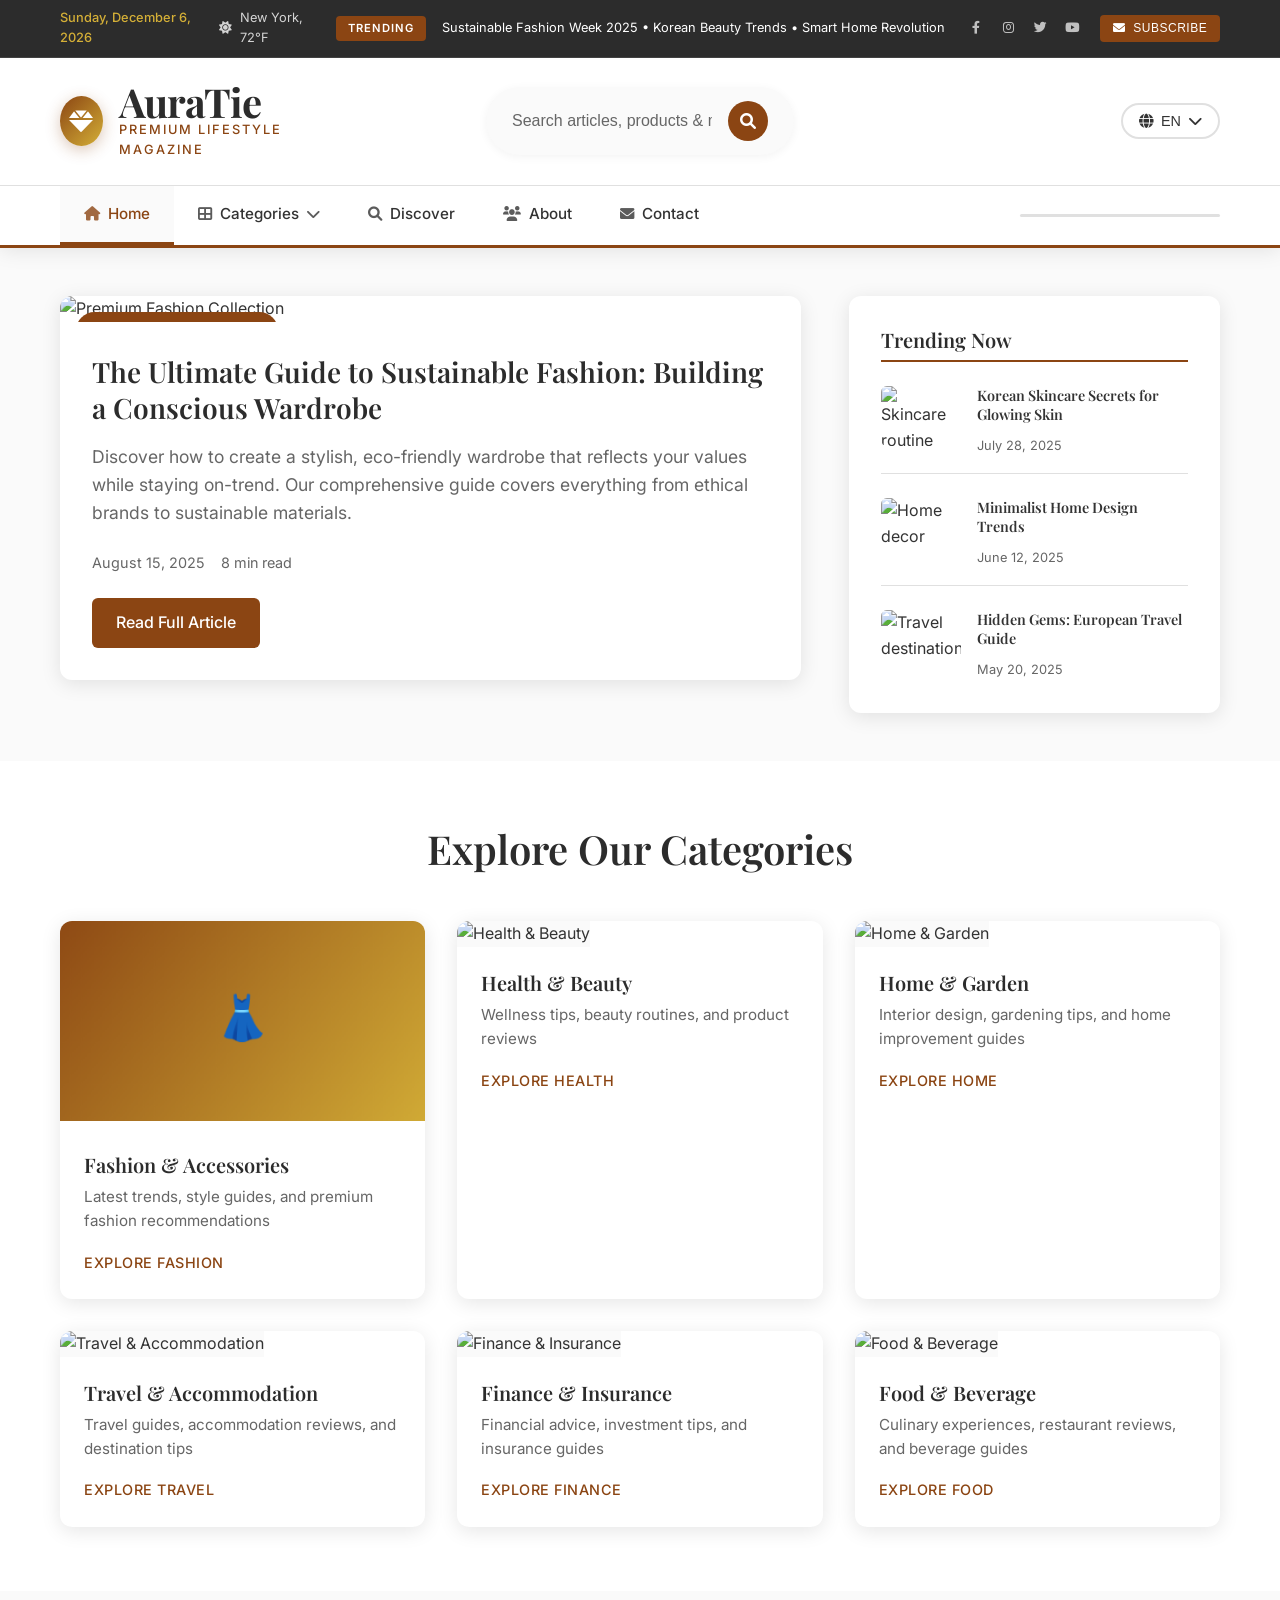
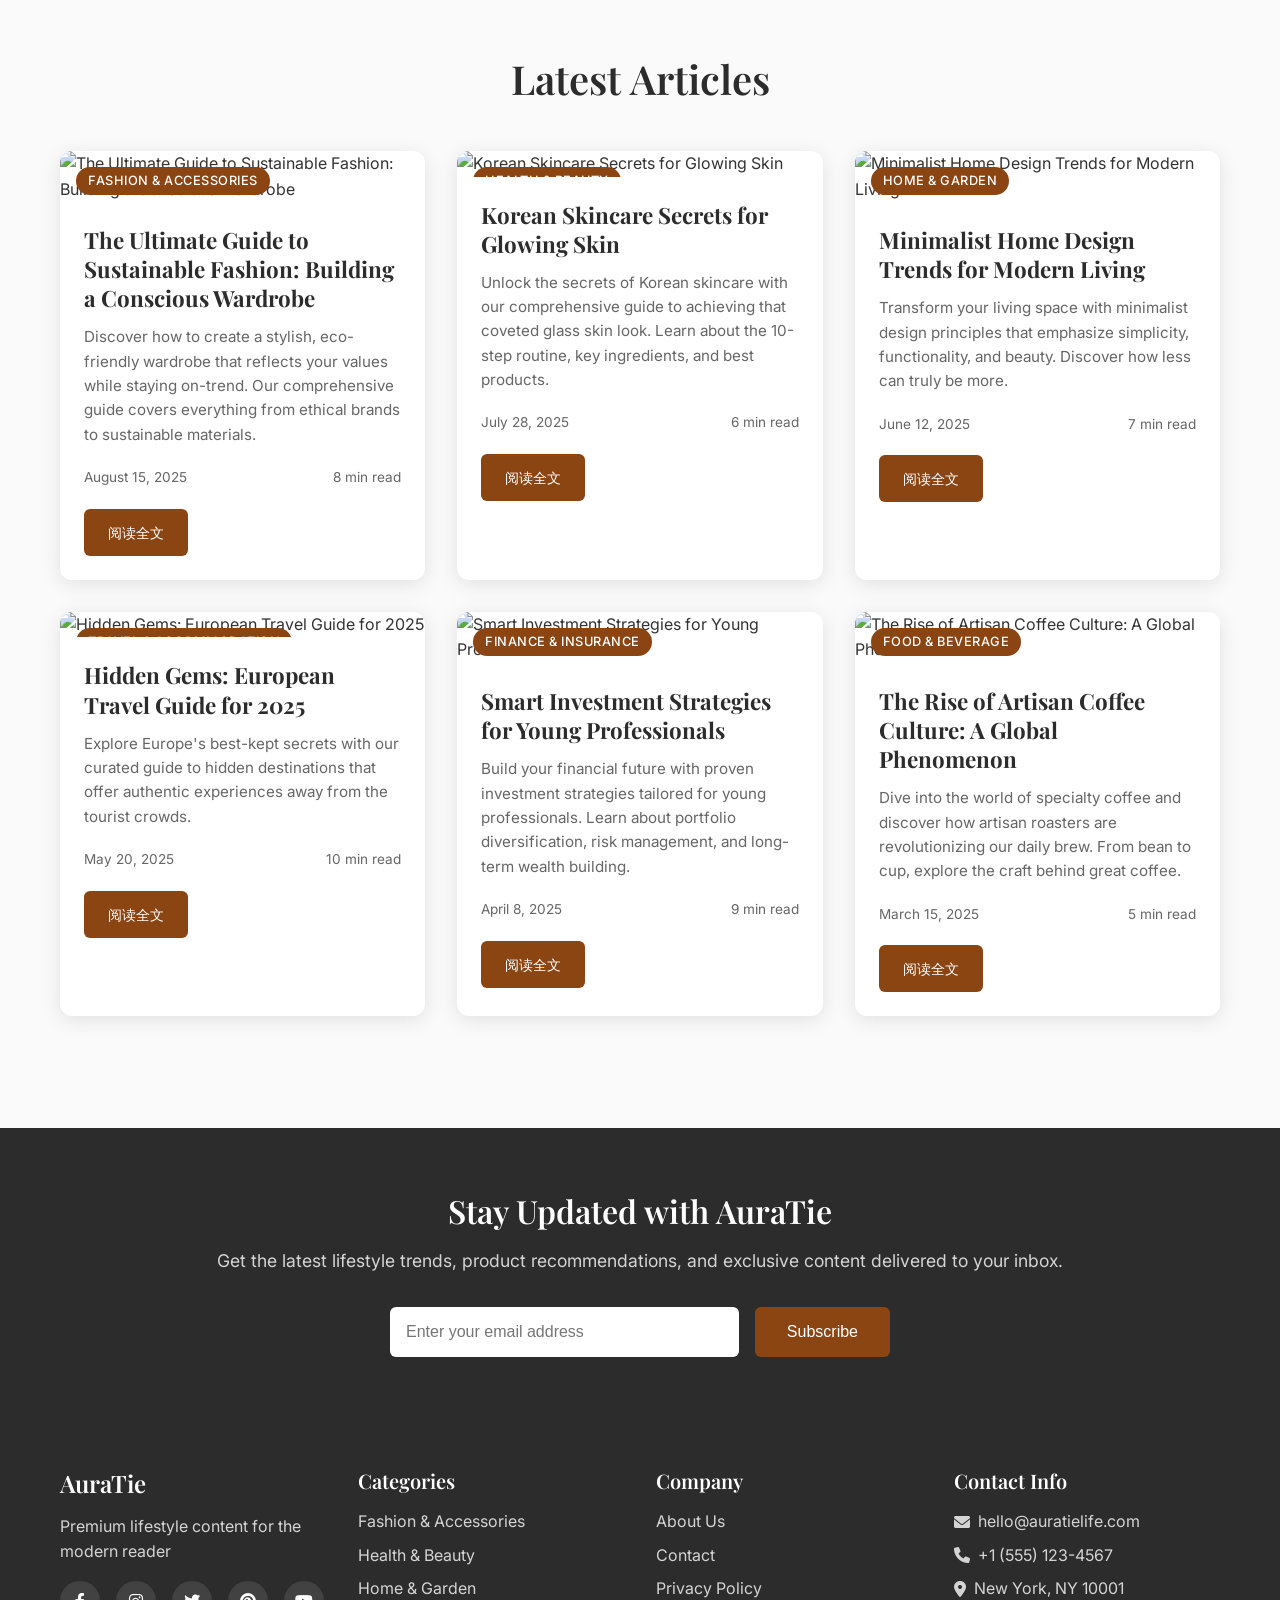
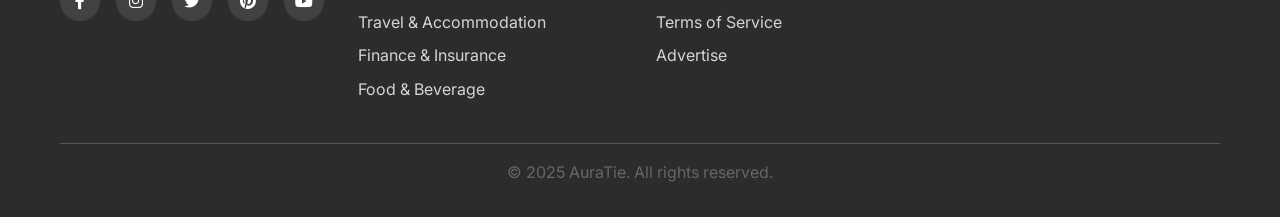
==== index.html @ 3ab492ae "Initial commit: AuraTie lifestyle magazine website with optimized images and content" ====
<!DOCTYPE html>
<html lang="en">
<head>
    <meta charset="UTF-8">
    <meta name="viewport" content="width=device-width, initial-scale=1.0">
    <title>AuraTie - Premium Lifestyle Magazine</title>
    <link rel="stylesheet" href="styles/main.css">
    <link rel="preconnect" href="https://fonts.googleapis.com">
    <link rel="preconnect" href="https://fonts.gstatic.com" crossorigin>
    <link href="https://fonts.googleapis.com/css2?family=Playfair+Display:wght@400;500;600;700&family=Inter:wght@300;400;500;600&display=swap" rel="stylesheet">
    <link rel="stylesheet" href="https://cdnjs.cloudflare.com/ajax/libs/font-awesome/6.0.0/css/all.min.css">
</head>
<body>
    <!-- Header -->
    <header class="header">
        <!-- Top Bar -->
        <div class="header-top">
            <div class="container">
                <div class="top-bar">
                    <div class="top-bar-left">
                        <div class="date-display" id="currentDate"></div>
                        <div class="weather-info">
                            <i class="fas fa-sun"></i>
                            <span>New York, 72°F</span>
                        </div>
                    </div>
                    <div class="top-bar-center">
                        <div class="breaking-news">
                            <span class="breaking-label">TRENDING</span>
                            <div class="news-ticker">
                                <span>Sustainable Fashion Week 2025 • Korean Beauty Trends • Smart Home Revolution</span>
                            </div>
                        </div>
                    </div>
                    <div class="top-bar-right">
                        <div class="social-icons">
                            <a href="https://facebook.com/auratielife" target="_blank" rel="noopener noreferrer" aria-label="Facebook"><i class="fab fa-facebook-f"></i></a>
                            <a href="https://instagram.com/auratielife" target="_blank" rel="noopener noreferrer" aria-label="Instagram"><i class="fab fa-instagram"></i></a>
                            <a href="https://twitter.com/auratielife" target="_blank" rel="noopener noreferrer" aria-label="Twitter"><i class="fab fa-twitter"></i></a>
                            <a href="https://youtube.com/@auratielife" target="_blank" rel="noopener noreferrer" aria-label="YouTube"><i class="fab fa-youtube"></i></a>
                        </div>
                        <div class="header-actions">
                            <button class="newsletter-btn" onclick="openNewsletterModal()">
                                <i class="fas fa-envelope"></i>
                                Subscribe
                            </button>
                        </div>
                    </div>
                </div>
            </div>
        </div>

        <!-- Main Header -->
        <div class="header-main">
            <div class="container">
                <div class="header-content">
                    <!-- Logo Section -->
                    <div class="logo-section">
                        <div class="logo">
                            <div class="logo-icon">
                                <i class="fas fa-gem"></i>
                            </div>
                            <div class="logo-text">
                                <h1>AuraTie</h1>
                                <span class="logo-tagline">Premium Lifestyle Magazine</span>
                            </div>
                        </div>
                    </div>

                    <!-- Search Section -->
                    <div class="header-search">
                        <div class="search-wrapper">
                            <input type="text" id="searchInput" placeholder="Search articles, products & more..." class="search-input">
                            <button class="search-btn" onclick="performSearch()">
                                <i class="fas fa-search"></i>
                            </button>
                        </div>
                        <div class="search-suggestions" id="searchSuggestions">
                            <!-- Search suggestions will appear here -->
                        </div>
                    </div>

                    <!-- Header Right -->
                    <div class="header-right">
                        <div class="language-selector">
                            <button class="lang-btn">
                                <i class="fas fa-globe"></i>
                                EN
                                <i class="fas fa-chevron-down"></i>
                            </button>
                        </div>
                        <button class="mobile-menu-btn" id="mobileMenuBtn">
                            <span class="hamburger-line"></span>
                            <span class="hamburger-line"></span>
                            <span class="hamburger-line"></span>
                        </button>
                    </div>
                </div>
            </div>
        </div>

        <!-- Navigation -->
        <nav class="header-nav">
            <div class="container">
                <div class="nav-content">
                    <div class="nav-menu" id="navMenu">
                        <a href="index.html" class="nav-link active">
                            <i class="fas fa-home"></i>
                            Home
                        </a>
                        
                        <div class="nav-dropdown">
                            <a href="#" class="nav-link dropdown-toggle">
                                <i class="fas fa-th-large"></i>
                                Categories
                                <i class="fas fa-chevron-down"></i>
                            </a>
                            <div class="mega-menu">
                                <div class="mega-menu-content">
                                    <div class="mega-menu-column">
                                        <h4>Lifestyle</h4>
                                        <a href="category.html?cat=fashion" class="mega-menu-item">
                                            <i class="fas fa-tshirt"></i>
                                            <div>
                                                <span>Fashion & Accessories</span>
                                                <small>Style guides & trends</small>
                                            </div>
                                        </a>
                                        <a href="category.html?cat=health" class="mega-menu-item">
                                            <i class="fas fa-heart"></i>
                                            <div>
                                                <span>Health & Beauty</span>
                                                <small>Wellness & skincare</small>
                                            </div>
                                        </a>
                                        <a href="category.html?cat=home" class="mega-menu-item">
                                            <i class="fas fa-home"></i>
                                            <div>
                                                <span>Home & Garden</span>
                                                <small>Interior & design</small>
                                            </div>
                                        </a>
                                    </div>
                                    <div class="mega-menu-column">
                                        <h4>Experience</h4>
                                        <a href="category.html?cat=travel" class="mega-menu-item">
                                            <i class="fas fa-plane"></i>
                                            <div>
                                                <span>Travel & Accommodation</span>
                                                <small>Destinations & guides</small>
                                            </div>
                                        </a>
                                        <a href="category.html?cat=food" class="mega-menu-item">
                                            <i class="fas fa-utensils"></i>
                                            <div>
                                                <span>Food & Beverage</span>
                                                <small>Culinary experiences</small>
                                            </div>
                                        </a>
                                        <a href="category.html?cat=finance" class="mega-menu-item">
                                            <i class="fas fa-chart-line"></i>
                                            <div>
                                                <span>Finance & Insurance</span>
                                                <small>Financial planning</small>
                                            </div>
                                        </a>
                                    </div>
                                    <div class="mega-menu-featured">
                                        <h4>Featured Article</h4>
                                        <div class="featured-preview">
                                            <img src="https://images.unsplash.com/photo-1441986300917-64674bd600d8?w=200&h=120&fit=crop" alt="Featured">
                                            <div class="featured-content">
                                                <h5>Sustainable Fashion Revolution</h5>
                                                <p>The ultimate guide to eco-conscious style...</p>
                                                <a href="article.html?id=sustainable-fashion" class="featured-link">Read More</a>
                                            </div>
                                        </div>
                                    </div>
                                </div>
                            </div>
                        </div>

                        <a href="search.html" class="nav-link">
                            <i class="fas fa-search"></i>
                            Discover
                        </a>
                        <a href="about.html" class="nav-link">
                            <i class="fas fa-users"></i>
                            About
                        </a>
                        <a href="contact.html" class="nav-link">
                            <i class="fas fa-envelope"></i>
                            Contact
                        </a>
                    </div>

                    <div class="nav-extras">
                        <div class="reading-progress">
                            <div class="progress-bar" id="readingProgress"></div>
                        </div>
                    </div>
                </div>
            </div>
        </nav>
    </header>

    <!-- Hero Section -->
    <section class="hero">
        <div class="hero-content">
            <div class="hero-main">
                <article class="featured-article">
                    <div class="article-image">
                        <img src="https://images.unsplash.com/photo-1558769132-cb1aea458c5e?w=800&h=600&fit=crop&crop=center" alt="Premium Fashion Collection" loading="lazy">
                        <div class="article-category">Fashion & Accessories</div>
                    </div>
                    <div class="article-content">
                        <h2 class="article-title">The Ultimate Guide to Sustainable Fashion: Building a Conscious Wardrobe</h2>
                        <p class="article-excerpt">Discover how to create a stylish, eco-friendly wardrobe that reflects your values while staying on-trend. Our comprehensive guide covers everything from ethical brands to sustainable materials.</p>
                        <div class="article-meta">
                            <span class="date">August 15, 2025</span>
                            <span class="read-time">8 min read</span>
                        </div>
                        <a href="article.html?id=sustainable-fashion" class="read-more-btn">Read Full Article</a>
                    </div>
                </article>
            </div>

            <div class="hero-sidebar">
                <div class="trending-section">
                    <h3>Trending Now</h3>
                    <div class="trending-articles">
                        <article class="trending-item" onclick="window.location.href='article.html?id=korean-skincare-secrets'">
                            <img src="https://images.unsplash.com/photo-1571019613454-1cb2f99b2d8b?w=150&h=100&fit=crop" alt="Skincare routine" loading="lazy">
                            <div class="trending-content">
                                <h4>Korean Skincare Secrets for Glowing Skin</h4>
                                <span class="trending-date">July 28, 2025</span>
                            </div>
                        </article>
                        <article class="trending-item" onclick="window.location.href='article.html?id=minimalist-home-design'">
                            <img src="https://images.unsplash.com/photo-1616486338812-3dadae4b4ace?w=150&h=100&fit=crop" alt="Home decor" loading="lazy">
                            <div class="trending-content">
                                <h4>Minimalist Home Design Trends</h4>
                                <span class="trending-date">June 12, 2025</span>
                            </div>
                        </article>
                        <article class="trending-item" onclick="window.location.href='article.html?id=european-travel-guide'">
                            <img src="https://images.unsplash.com/photo-1488646953014-85cb44e25828?w=150&h=100&fit=crop" alt="Travel destination" loading="lazy">
                            <div class="trending-content">
                                <h4>Hidden Gems: European Travel Guide</h4>
                                <span class="trending-date">May 20, 2025</span>
                            </div>
                        </article>
                    </div>
                </div>
            </div>
        </div>
    </section>

    <!-- Categories Section -->
    <section class="categories-showcase">
        <div class="container">
            <h2 class="section-title">Explore Our Categories</h2>
            <div class="categories-grid">
                <div class="category-card" data-category="fashion">
                    <div class="category-image">
                        <img src="https://images.unsplash.com/photo-1558769132-cb1aea458c5e?w=400&h=300&fit=crop" alt="Fashion & Accessories" loading="lazy">
                    </div>
                    <div class="category-content">
                        <h3>Fashion & Accessories</h3>
                        <p>Latest trends, style guides, and premium fashion recommendations</p>
                        <a href="category.html?cat=fashion" class="category-link">Explore Fashion</a>
                    </div>
                </div>

                <div class="category-card" data-category="health">
                    <div class="category-image">
                        <img src="https://images.unsplash.com/photo-1596755389378-c31d21fd1273?w=400&h=300&fit=crop" alt="Health & Beauty" loading="lazy">
                    </div>
                    <div class="category-content">
                        <h3>Health & Beauty</h3>
                        <p>Wellness tips, beauty routines, and product reviews</p>
                        <a href="category.html?cat=health" class="category-link">Explore Health</a>
                    </div>
                </div>

                <div class="category-card" data-category="home">
                    <div class="category-image">
                        <img src="https://images.unsplash.com/photo-1616486338812-3dadae4b4ace?w=400&h=300&fit=crop" alt="Home & Garden" loading="lazy">
                    </div>
                    <div class="category-content">
                        <h3>Home & Garden</h3>
                        <p>Interior design, gardening tips, and home improvement guides</p>
                        <a href="category.html?cat=home" class="category-link">Explore Home</a>
                    </div>
                </div>

                <div class="category-card" data-category="travel">
                    <div class="category-image">
                        <img src="https://images.unsplash.com/photo-1488646953014-85cb44e25828?w=400&h=300&fit=crop" alt="Travel & Accommodation" loading="lazy">
                    </div>
                    <div class="category-content">
                        <h3>Travel & Accommodation</h3>
                        <p>Travel guides, accommodation reviews, and destination tips</p>
                        <a href="category.html?cat=travel" class="category-link">Explore Travel</a>
                    </div>
                </div>

                <div class="category-card" data-category="finance">
                    <div class="category-image">
                        <img src="https://images.unsplash.com/photo-1554224155-6726b3ff858f?w=400&h=300&fit=crop" alt="Finance & Insurance" loading="lazy">
                    </div>
                    <div class="category-content">
                        <h3>Finance & Insurance</h3>
                        <p>Financial advice, investment tips, and insurance guides</p>
                        <a href="category.html?cat=finance" class="category-link">Explore Finance</a>
                    </div>
                </div>

                <div class="category-card" data-category="food">
                    <div class="category-image">
                        <img src="https://images.unsplash.com/photo-1504674900247-0877df9cc836?w=400&h=300&fit=crop" alt="Food & Beverage" loading="lazy">
                    </div>
                    <div class="category-content">
                        <h3>Food & Beverage</h3>
                        <p>Culinary experiences, restaurant reviews, and beverage guides</p>
                        <a href="category.html?cat=food" class="category-link">Explore Food</a>
                    </div>
                </div>
            </div>
        </div>
    </section>

    <!-- Latest Articles -->
    <section class="latest-articles">
        <div class="container">
            <h2 class="section-title">Latest Articles</h2>
            <div class="articles-grid" id="articlesGrid">
                <!-- Articles will be loaded dynamically -->
            </div>
        </div>
    </section>

    <!-- Newsletter Section -->
    <section class="newsletter">
        <div class="container">
            <div class="newsletter-content">
                <h2>Stay Updated with AuraTie</h2>
                <p>Get the latest lifestyle trends, product recommendations, and exclusive content delivered to your inbox.</p>
                <form class="newsletter-form">
                    <input type="email" placeholder="Enter your email address" required>
                    <button type="submit">Subscribe</button>
                </form>
            </div>
        </div>
    </section>

    <!-- Footer -->
    <footer class="footer">
        <div class="container">
            <div class="footer-content">
                <div class="footer-section">
                    <div class="footer-logo">
                        <h3>AuraTie</h3>
                        <p>Premium lifestyle content for the modern reader</p>
                    </div>
                    <div class="social-links">
                        <a href="https://facebook.com/auratielife" target="_blank" rel="noopener noreferrer" aria-label="Facebook"><i class="fab fa-facebook-f"></i></a>
                        <a href="https://instagram.com/auratielife" target="_blank" rel="noopener noreferrer" aria-label="Instagram"><i class="fab fa-instagram"></i></a>
                        <a href="https://twitter.com/auratielife" target="_blank" rel="noopener noreferrer" aria-label="Twitter"><i class="fab fa-twitter"></i></a>
                        <a href="https://pinterest.com/auratielife" target="_blank" rel="noopener noreferrer" aria-label="Pinterest"><i class="fab fa-pinterest"></i></a>
                        <a href="https://youtube.com/@auratielife" target="_blank" rel="noopener noreferrer" aria-label="YouTube"><i class="fab fa-youtube"></i></a>
                    </div>
                </div>

                <div class="footer-section">
                    <h4>Categories</h4>
                    <ul>
                        <li><a href="category.html?cat=fashion">Fashion & Accessories</a></li>
                        <li><a href="category.html?cat=health">Health & Beauty</a></li>
                        <li><a href="category.html?cat=home">Home & Garden</a></li>
                        <li><a href="category.html?cat=travel">Travel & Accommodation</a></li>
                        <li><a href="category.html?cat=finance">Finance & Insurance</a></li>
                        <li><a href="category.html?cat=food">Food & Beverage</a></li>
                    </ul>
                </div>

                <div class="footer-section">
                    <h4>Company</h4>
                    <ul>
                        <li><a href="about.html">About Us</a></li>
                        <li><a href="contact.html">Contact</a></li>
                        <li><a href="privacy.html">Privacy Policy</a></li>
                        <li><a href="terms.html">Terms of Service</a></li>
                        <li><a href="advertise.html">Advertise</a></li>
                    </ul>
                </div>

                <div class="footer-section">
                    <h4>Contact Info</h4>
                    <div class="contact-info">
                        <p><i class="fas fa-envelope"></i> hello@auratielife.com</p>
                        <p><i class="fas fa-phone"></i> +1 (555) 123-4567</p>
                        <p><i class="fas fa-map-marker-alt"></i> New York, NY 10001</p>
                    </div>
                </div>
            </div>

            <div class="footer-bottom">
                <p>&copy; 2025 AuraTie. All rights reserved.</p>
            </div>
        </div>
    </footer>

    <script src="scripts/main.js"></script>
    <script>
        // 额外的调试和确保文章加载
        document.addEventListener('DOMContentLoaded', function() {
            console.log('Index page DOMContentLoaded fired');
            
            // 延迟执行以确保main.js完全加载
            setTimeout(function() {
                console.log('Delayed execution started');
                console.log('Articles available:', typeof articles !== 'undefined' ? articles.length : 'undefined');
                console.log('articlesGrid element:', document.getElementById('articlesGrid'));
                
                // 如果文章没有加载，手动加载
                const articlesGrid = document.getElementById('articlesGrid');
                if (articlesGrid && articlesGrid.children.length === 0) {
                    console.log('No articles found in grid, attempting manual load...');
                    if (typeof loadArticles === 'function') {
                        loadArticles();
                    } else {
                        console.error('loadArticles function not available');
                    }
                }
            }, 1000);
        });
    </script>
</body>
</html>
---- styles/main.css ----
/* Reset and Base Styles */
* {
    margin: 0;
    padding: 0;
    box-sizing: border-box;
}

:root {
    --primary-color: #2c2c2c;
    --secondary-color: #8b4513;
    --accent-color: #d4af37;
    --text-light: #666;
    --text-dark: #333;
    --background-light: #fafafa;
    --white: #ffffff;
    --border-light: #e0e0e0;
    --shadow: 0 4px 20px rgba(0, 0, 0, 0.1);
    --shadow-hover: 0 8px 30px rgba(0, 0, 0, 0.15);
    --transition: all 0.3s cubic-bezier(0.4, 0, 0.2, 1);
}

body {
    font-family: 'Inter', sans-serif;
    line-height: 1.6;
    color: var(--text-dark);
    background-color: var(--white);
}

.container {
    max-width: 1200px;
    margin: 0 auto;
    padding: 0 20px;
}

/* Typography */
h1, h2, h3, h4, h5, h6 {
    font-family: 'Playfair Display', serif;
    font-weight: 600;
    line-height: 1.2;
    margin-bottom: 1rem;
}

h1 { font-size: 2.5rem; }
h2 { font-size: 2rem; }
h3 { font-size: 1.5rem; }
h4 { font-size: 1.25rem; }

p {
    margin-bottom: 1rem;
    color: var(--text-light);
}

/* Header */
.header {
    position: sticky;
    top: 0;
    z-index: 1000;
    background: var(--white);
    box-shadow: 0 2px 20px rgba(0, 0, 0, 0.1);
    transition: var(--transition);
}

/* Top Bar */
.header-top {
    background: var(--primary-color);
    color: var(--white);
    font-size: 0.8rem;
    border-bottom: 1px solid rgba(255, 255, 255, 0.1);
}

.top-bar {
    display: grid;
    grid-template-columns: 1fr 2fr 1fr;
    align-items: center;
    padding: 0.5rem 0;
    gap: 1rem;
}

.top-bar-left {
    display: flex;
    align-items: center;
    gap: 1rem;
}

.date-display {
    font-weight: 500;
    color: var(--accent-color);
}

.weather-info {
    display: flex;
    align-items: center;
    gap: 0.5rem;
    opacity: 0.8;
}

.top-bar-center {
    text-align: center;
}

.breaking-news {
    display: flex;
    align-items: center;
    justify-content: center;
    gap: 1rem;
    overflow: hidden;
}

.breaking-label {
    background: var(--secondary-color);
    color: var(--white);
    padding: 0.25rem 0.75rem;
    border-radius: 4px;
    font-weight: 600;
    text-transform: uppercase;
    letter-spacing: 1px;
    font-size: 0.7rem;
    flex-shrink: 0;
}

.news-ticker {
    white-space: nowrap;
    overflow: hidden;
}

.news-ticker span {
    display: inline-block;
    animation: ticker 30s linear infinite;
}

@keyframes ticker {
    0% { transform: translateX(100%); }
    100% { transform: translateX(-100%); }
}

.top-bar-right {
    display: flex;
    align-items: center;
    justify-content: flex-end;
    gap: 1rem;
}

.social-icons {
    display: flex;
    gap: 0.5rem;
}

.social-icons a {
    display: flex;
    align-items: center;
    justify-content: center;
    width: 24px;
    height: 24px;
    color: rgba(255, 255, 255, 0.7);
    text-decoration: none;
    transition: var(--transition);
    border-radius: 50%;
}

.social-icons a:hover {
    color: var(--accent-color);
    background: rgba(255, 255, 255, 0.1);
}

.newsletter-btn {
    background: var(--secondary-color);
    color: var(--white);
    border: none;
    padding: 0.4rem 0.8rem;
    border-radius: 4px;
    font-size: 0.75rem;
    font-weight: 500;
    cursor: pointer;
    transition: var(--transition);
    display: flex;
    align-items: center;
    gap: 0.5rem;
    text-transform: uppercase;
    letter-spacing: 0.5px;
}

.newsletter-btn:hover {
    background: var(--accent-color);
    transform: translateY(-1px);
}

/* Main Header */
.header-main {
    background: var(--white);
    border-bottom: 1px solid var(--border-light);
}

.header-content {
    display: grid;
    grid-template-columns: 1fr 2fr 1fr;
    align-items: center;
    padding: 1.5rem 0;
    gap: 2rem;
}

/* Logo Section */
.logo-section {
    display: flex;
    justify-content: flex-start;
}

.logo {
    display: flex;
    align-items: center;
    gap: 1rem;
    text-decoration: none;
    color: inherit;
}

.logo-icon {
    width: 50px;
    height: 50px;
    background: linear-gradient(135deg, var(--secondary-color), var(--accent-color));
    border-radius: 50%;
    display: flex;
    align-items: center;
    justify-content: center;
    color: var(--white);
    font-size: 1.5rem;
    box-shadow: 0 4px 15px rgba(139, 69, 19, 0.3);
}

.logo-text h1 {
    font-size: 2.5rem;
    font-weight: 700;
    color: var(--primary-color);
    margin: 0;
    letter-spacing: -1px;
    line-height: 1;
}

.logo-tagline {
    font-size: 0.8rem;
    color: var(--secondary-color);
    text-transform: uppercase;
    letter-spacing: 2px;
    font-weight: 500;
    margin-top: -2px;
    display: block;
}

/* Header Search */
.header-search {
    position: relative;
    max-width: 500px;
    margin: 0 auto;
}

.search-wrapper {
    display: flex;
    align-items: center;
    background: var(--background-light);
    border: 2px solid transparent;
    border-radius: 50px;
    padding: 0.75rem 1.5rem;
    transition: var(--transition);
    box-shadow: 0 2px 10px rgba(0, 0, 0, 0.05);
}

.search-wrapper:focus-within {
    border-color: var(--secondary-color);
    box-shadow: 0 4px 20px rgba(139, 69, 19, 0.15);
    background: var(--white);
}

.search-input {
    flex: 1;
    border: none;
    background: transparent;
    outline: none;
    font-size: 1rem;
    color: var(--text-dark);
    padding: 0 1rem 0 0;
}

.search-input::placeholder {
    color: var(--text-light);
}

.search-btn {
    background: var(--secondary-color);
    color: var(--white);
    border: none;
    width: 40px;
    height: 40px;
    border-radius: 50%;
    cursor: pointer;
    transition: var(--transition);
    display: flex;
    align-items: center;
    justify-content: center;
    font-size: 1rem;
}

.search-btn:hover {
    background: var(--primary-color);
    transform: scale(1.05);
}

.search-suggestions {
    position: absolute;
    top: 100%;
    left: 0;
    right: 0;
    background: var(--white);
    border-radius: 12px;
    box-shadow: var(--shadow);
    margin-top: 0.5rem;
    padding: 1rem;
    opacity: 0;
    visibility: hidden;
    transform: translateY(-10px);
    transition: var(--transition);
    z-index: 100;
}

.search-suggestions.active {
    opacity: 1;
    visibility: visible;
    transform: translateY(0);
}

/* Header Right */
.header-right {
    display: flex;
    align-items: center;
    justify-content: flex-end;
    gap: 1rem;
}

.language-selector {
    position: relative;
}

.lang-btn {
    background: transparent;
    border: 2px solid var(--border-light);
    color: var(--text-dark);
    padding: 0.5rem 1rem;
    border-radius: 25px;
    font-size: 0.9rem;
    font-weight: 500;
    cursor: pointer;
    transition: var(--transition);
    display: flex;
    align-items: center;
    gap: 0.5rem;
}

.lang-btn:hover {
    border-color: var(--secondary-color);
    color: var(--secondary-color);
}

.mobile-menu-btn {
    display: none;
    flex-direction: column;
    justify-content: center;
    align-items: center;
    width: 40px;
    height: 40px;
    background: transparent;
    border: none;
    cursor: pointer;
    gap: 4px;
}

.hamburger-line {
    width: 25px;
    height: 3px;
    background: var(--text-dark);
    border-radius: 2px;
    transition: var(--transition);
}

.mobile-menu-btn.active .hamburger-line:nth-child(1) {
    transform: translateY(7px) rotate(45deg);
}

.mobile-menu-btn.active .hamburger-line:nth-child(2) {
    opacity: 0;
}

.mobile-menu-btn.active .hamburger-line:nth-child(3) {
    transform: translateY(-7px) rotate(-45deg);
}

/* Navigation */
.header-nav {
    background: var(--white);
    border-bottom: 3px solid var(--secondary-color);
}

.nav-content {
    display: flex;
    align-items: center;
    justify-content: space-between;
    padding: 0;
}

.nav-menu {
    display: flex;
    align-items: center;
    gap: 0;
}

.nav-link {
    display: flex;
    align-items: center;
    gap: 0.5rem;
    padding: 1rem 1.5rem;
    text-decoration: none;
    color: var(--text-dark);
    font-weight: 500;
    font-size: 0.95rem;
    transition: var(--transition);
    position: relative;
    border-bottom: 3px solid transparent;
}

.nav-link:hover,
.nav-link.active {
    color: var(--secondary-color);
    background: var(--background-light);
    border-bottom-color: var(--secondary-color);
}

.nav-link i {
    font-size: 0.9rem;
    opacity: 0.8;
}

/* Mega Menu */
.nav-dropdown {
    position: relative;
}

.mega-menu {
    position: absolute;
    top: 100%;
    left: 50%;
    transform: translateX(-50%);
    background: var(--white);
    box-shadow: 0 10px 40px rgba(0, 0, 0, 0.1);
    border-radius: 12px;
    padding: 2rem;
    min-width: 600px;
    opacity: 0;
    visibility: hidden;
    transform: translateX(-50%) translateY(-20px);
    transition: var(--transition);
    z-index: 1000;
    border-top: 3px solid var(--secondary-color);
}

.nav-dropdown:hover .mega-menu {
    opacity: 1;
    visibility: visible;
    transform: translateX(-50%) translateY(0);
}

.mega-menu-content {
    display: grid;
    grid-template-columns: 1fr 1fr 1fr;
    gap: 2rem;
}

.mega-menu-column h4 {
    font-size: 1.1rem;
    color: var(--primary-color);
    margin-bottom: 1rem;
    padding-bottom: 0.5rem;
    border-bottom: 2px solid var(--background-light);
    font-weight: 600;
}

.mega-menu-item {
    display: flex;
    align-items: center;
    gap: 1rem;
    padding: 0.75rem;
    text-decoration: none;
    color: var(--text-dark);
    border-radius: 8px;
    transition: var(--transition);
    margin-bottom: 0.5rem;
}

.mega-menu-item:hover {
    background: var(--background-light);
    color: var(--secondary-color);
}

.mega-menu-item i {
    width: 35px;
    height: 35px;
    background: var(--background-light);
    border-radius: 50%;
    display: flex;
    align-items: center;
    justify-content: center;
    color: var(--secondary-color);
    font-size: 1rem;
    flex-shrink: 0;
}

.mega-menu-item div span {
    display: block;
    font-weight: 500;
    font-size: 0.95rem;
    margin-bottom: 0.25rem;
}

.mega-menu-item div small {
    color: var(--text-light);
    font-size: 0.8rem;
}

.mega-menu-featured {
    background: var(--background-light);
    border-radius: 8px;
    padding: 1.5rem;
}

.mega-menu-featured h4 {
    border-bottom: none;
    margin-bottom: 1rem;
}

.featured-preview {
    display: flex;
    gap: 1rem;
}

.featured-preview img {
    width: 80px;
    height: 60px;
    object-fit: cover;
    border-radius: 6px;
    flex-shrink: 0;
}

.featured-content h5 {
    font-size: 0.9rem;
    font-weight: 600;
    margin-bottom: 0.5rem;
    color: var(--text-dark);
    line-height: 1.3;
}

.featured-content p {
    font-size: 0.8rem;
    color: var(--text-light);
    margin-bottom: 0.75rem;
    line-height: 1.4;
}

.featured-link {
    color: var(--secondary-color);
    text-decoration: none;
    font-size: 0.8rem;
    font-weight: 500;
    text-transform: uppercase;
    letter-spacing: 0.5px;
}

.featured-link:hover {
    color: var(--primary-color);
}

/* Reading Progress */
.nav-extras {
    flex: 1;
    display: flex;
    justify-content: flex-end;
}

.reading-progress {
    width: 200px;
    height: 3px;
    background: var(--border-light);
    border-radius: 2px;
    overflow: hidden;
}

.progress-bar {
    height: 100%;
    background: linear-gradient(90deg, var(--secondary-color), var(--accent-color));
    width: 0%;
    transition: width 0.3s ease;
    border-radius: 2px;
}

/* Hero Section */
.hero {
    padding: 3rem 0;
    background: var(--background-light);
}

.hero-content {
    max-width: 1200px;
    margin: 0 auto;
    padding: 0 20px;
    display: grid;
    grid-template-columns: 2fr 1fr;
    gap: 3rem;
}

.featured-article {
    background: var(--white);
    border-radius: 12px;
    overflow: hidden;
    box-shadow: var(--shadow);
    transition: var(--transition);
}

.featured-article:hover {
    box-shadow: var(--shadow-hover);
    transform: translateY(-5px);
}

.article-image {
    position: relative;
    overflow: hidden;
}

.article-image img {
    width: 100%;
    height: 400px;
    object-fit: cover;
    transition: var(--transition);
}

.featured-article:hover .article-image img {
    transform: scale(1.05);
}

.article-category {
    position: absolute;
    top: 1rem;
    left: 1rem;
    background: var(--secondary-color);
    color: var(--white);
    padding: 0.5rem 1rem;
    border-radius: 20px;
    font-size: 0.8rem;
    font-weight: 500;
    text-transform: uppercase;
    letter-spacing: 0.5px;
}

.article-content {
    padding: 2rem;
}

.article-title {
    font-size: 1.75rem;
    margin-bottom: 1rem;
    color: var(--primary-color);
    line-height: 1.3;
}

.article-excerpt {
    font-size: 1.1rem;
    line-height: 1.6;
    margin-bottom: 1.5rem;
    color: var(--text-light);
}

.article-meta {
    display: flex;
    gap: 1rem;
    margin-bottom: 1.5rem;
    font-size: 0.9rem;
    color: var(--text-light);
}

.read-more-btn {
    display: inline-block;
    background: var(--secondary-color);
    color: var(--white);
    padding: 0.75rem 1.5rem;
    text-decoration: none;
    border-radius: 6px;
    font-weight: 500;
    transition: var(--transition);
}

.read-more-btn:hover {
    background: var(--primary-color);
    transform: translateY(-2px);
}

/* Trending Section */
.trending-section {
    background: var(--white);
    border-radius: 12px;
    padding: 2rem;
    box-shadow: var(--shadow);
    height: fit-content;
}

.trending-section h3 {
    font-size: 1.25rem;
    margin-bottom: 1.5rem;
    color: var(--primary-color);
    border-bottom: 2px solid var(--secondary-color);
    padding-bottom: 0.5rem;
}

.trending-articles {
    display: flex;
    flex-direction: column;
    gap: 1.5rem;
}

.trending-item {
    display: flex;
    gap: 1rem;
    padding-bottom: 1rem;
    border-bottom: 1px solid var(--border-light);
    cursor: pointer;
    transition: var(--transition);
}

.trending-item:hover {
    background: var(--background-light);
    border-radius: 8px;
    padding: 1rem;
    margin: -1rem;
}

.trending-item:last-child {
    border-bottom: none;
    padding-bottom: 0;
}

.trending-item img {
    width: 80px;
    height: 60px;
    object-fit: cover;
    border-radius: 6px;
    flex-shrink: 0;
}

.trending-content h4 {
    font-size: 0.9rem;
    font-weight: 600;
    line-height: 1.3;
    margin-bottom: 0.5rem;
    color: var(--text-dark);
}

.trending-date {
    font-size: 0.8rem;
    color: var(--text-light);
}

/* Categories Showcase */
.categories-showcase {
    padding: 4rem 0;
}

.section-title {
    text-align: center;
    font-size: 2.5rem;
    margin-bottom: 3rem;
    color: var(--primary-color);
}

.categories-grid {
    display: grid;
    grid-template-columns: repeat(auto-fit, minmax(350px, 1fr));
    gap: 2rem;
}

.category-card {
    background: var(--white);
    border-radius: 12px;
    overflow: hidden;
    box-shadow: var(--shadow);
    transition: var(--transition);
    cursor: pointer;
}

.category-card:hover {
    box-shadow: var(--shadow-hover);
    transform: translateY(-8px);
}

.category-image {
    position: relative;
    overflow: hidden;
}

.category-image img {
    width: 100%;
    height: 200px;
    object-fit: cover;
    transition: var(--transition);
    background: var(--background-light);
}

.category-card:hover .category-image img {
    transform: scale(1.1);
}

.category-content {
    padding: 1.5rem;
}

.category-content h3 {
    font-size: 1.25rem;
    margin-bottom: 0.5rem;
    color: var(--primary-color);
}

.category-content p {
    margin-bottom: 1rem;
    font-size: 0.95rem;
}

.category-link {
    display: inline-block;
    color: var(--secondary-color);
    text-decoration: none;
    font-weight: 500;
    font-size: 0.9rem;
    text-transform: uppercase;
    letter-spacing: 0.5px;
    transition: var(--transition);
}

.category-link:hover {
    color: var(--primary-color);
}

/* Latest Articles */
.latest-articles {
    padding: 4rem 0;
    background: var(--background-light);
}

.articles-grid {
    display: grid;
    grid-template-columns: repeat(auto-fit, minmax(300px, 1fr));
    gap: 2rem;
    margin-bottom: 3rem;
}

.article-card {
    background: var(--white);
    border-radius: 12px;
    overflow: hidden;
    box-shadow: var(--shadow);
    transition: var(--transition);
    cursor: pointer;
}

.article-card:hover {
    box-shadow: var(--shadow-hover);
    transform: translateY(-5px);
}

.article-card .article-image {
    position: relative;
    overflow: hidden;
    border-radius: 8px 8px 0 0;
}

.article-card .article-image img {
    width: 100%;
    height: 220px;
    object-fit: cover;
    transition: var(--transition);
}

.article-card:hover .article-image img {
    transform: scale(1.05);
}

.article-card .article-content {
    padding: 1.5rem;
    display: block !important;
    visibility: visible !important;
}

.article-card .article-title {
    font-size: 1.4rem !important;
    font-weight: 700 !important;
    margin-bottom: 0.75rem !important;
    line-height: 1.3 !important;
    color: var(--primary-color) !important;
    display: block !important;
    visibility: visible !important;
    transition: var(--transition) !important;
}

.article-card .article-title a {
    text-decoration: none !important;
    color: inherit !important;
    display: block !important;
    transition: var(--transition) !important;
}

.article-card:hover .article-title a {
    color: var(--secondary-color) !important;
}

.article-card .article-excerpt {
    font-size: 0.95rem !important;
    color: var(--text-light) !important;
    line-height: 1.6 !important;
    margin-bottom: 1.25rem !important;
    display: block !important;
    visibility: visible !important;
}

.article-card .article-meta {
    display: flex;
    justify-content: space-between;
    align-items: center;
    margin-bottom: 1.25rem;
    font-size: 0.85rem;
    color: var(--text-light);
}

.article-card .article-category {
    position: absolute;
    top: 1rem;
    left: 1rem;
    background: var(--secondary-color);
    color: var(--white);
    padding: 0.25rem 0.75rem;
    border-radius: 20px;
    font-size: 0.8rem;
    font-weight: 500;
    z-index: 2;
}

.article-card .read-more-btn {
    display: inline-block !important;
    background: var(--secondary-color) !important;
    color: var(--white) !important;
    padding: 0.75rem 1.5rem !important;
    text-decoration: none !important;
    border-radius: 6px !important;
    font-weight: 500 !important;
    font-size: 0.9rem !important;
    transition: var(--transition) !important;
    visibility: visible !important;
}

.article-card .read-more-btn:hover {
    background: var(--primary-color);
    transform: translateY(-2px);
    color: var(--white);
    text-decoration: none;
}

/* Newsletter */
.newsletter {
    background: var(--primary-color);
    color: var(--white);
    padding: 4rem 0;
    text-align: center;
}

.newsletter-content h2 {
    font-size: 2rem;
    margin-bottom: 1rem;
    color: var(--white);
}

.newsletter-content p {
    font-size: 1.1rem;
    margin-bottom: 2rem;
    color: rgba(255, 255, 255, 0.8);
}

.newsletter-form {
    display: flex;
    justify-content: center;
    gap: 1rem;
    max-width: 500px;
    margin: 0 auto;
}

.newsletter-form input {
    flex: 1;
    padding: 1rem;
    border: none;
    border-radius: 6px;
    font-size: 1rem;
    outline: none;
}

.newsletter-form button {
    background: var(--secondary-color);
    color: var(--white);
    border: none;
    padding: 1rem 2rem;
    border-radius: 6px;
    font-size: 1rem;
    font-weight: 500;
    cursor: pointer;
    transition: var(--transition);
}

.newsletter-form button:hover {
    background: var(--accent-color);
}

/* Footer */
.footer {
    background: var(--primary-color);
    color: var(--white);
    padding: 3rem 0 1rem;
}

.footer-content {
    display: grid;
    grid-template-columns: repeat(auto-fit, minmax(250px, 1fr));
    gap: 2rem;
    margin-bottom: 2rem;
}

.footer-section h3,
.footer-section h4 {
    margin-bottom: 1rem;
    color: var(--white);
}

.footer-section p {
    color: rgba(255, 255, 255, 0.8);
}

.footer-section ul {
    list-style: none;
}

.footer-section ul li {
    margin-bottom: 0.5rem;
}

.footer-section ul li a {
    color: rgba(255, 255, 255, 0.8);
    text-decoration: none;
    transition: var(--transition);
}

.footer-section ul li a:hover {
    color: var(--accent-color);
}

.social-links {
    display: flex;
    gap: 1rem;
    margin-top: 1rem;
}

.social-links a {
    display: flex;
    align-items: center;
    justify-content: center;
    width: 40px;
    height: 40px;
    background: rgba(255, 255, 255, 0.1);
    color: var(--white);
    text-decoration: none;
    border-radius: 50%;
    transition: var(--transition);
}

.social-links a:hover {
    background: var(--secondary-color);
    transform: translateY(-2px);
}

.contact-info p {
    display: flex;
    align-items: center;
    gap: 0.5rem;
    margin-bottom: 0.5rem;
}

.footer-bottom {
    border-top: 1px solid rgba(255, 255, 255, 0.2);
    padding-top: 1rem;
    text-align: center;
    color: rgba(255, 255, 255, 0.6);
}

/* Animations */
@keyframes fadeInUp {
    from {
        opacity: 0;
        transform: translateY(30px);
    }
    to {
        opacity: 1;
        transform: translateY(0);
    }
}

.fade-in-up {
    animation: fadeInUp 0.6s ease-out;
}

/* Loading States */
.loading {
    display: inline-block;
    width: 20px;
    height: 20px;
    border: 3px solid rgba(255, 255, 255, 0.3);
    border-radius: 50%;
    border-top-color: var(--white);
    animation: spin 1s ease-in-out infinite;
}

@keyframes spin {
    to { transform: rotate(360deg); }
}

/* Responsive Design */
@media (max-width: 1024px) {
    .top-bar {
        grid-template-columns: 1fr;
        text-align: center;
        gap: 0.5rem;
    }
    
    .top-bar-left,
    .top-bar-right {
        display: none;
    }
    
    .header-content {
        grid-template-columns: 1fr 1fr;
        gap: 1rem;
    }
    
    .header-search {
        grid-column: 1 / -1;
        order: 3;
        margin-top: 1rem;
    }
    
    .mega-menu {
        min-width: 500px;
    }
    
    .mega-menu-content {
        grid-template-columns: 1fr 1fr;
    }
    
    .reading-progress {
        width: 150px;
    }
}

@media (max-width: 768px) {
    .header-top {
        display: none;
    }
    
    .header-content {
        grid-template-columns: 1fr auto;
        gap: 1rem;
        padding: 1rem 0;
    }
    
    .logo-text h1 {
        font-size: 2rem;
    }
    
    .logo-icon {
        width: 40px;
        height: 40px;
        font-size: 1.2rem;
    }
    
    .header-search {
        display: none;
    }
    
    .language-selector {
        display: none;
    }
    
    .mobile-menu-btn {
        display: flex;
    }
    
    .header-nav {
        display: none;
        position: absolute;
        top: 100%;
        left: 0;
        right: 0;
        background: var(--white);
        box-shadow: var(--shadow);
        z-index: 1000;
    }
    
    .header-nav.active {
        display: block;
    }
    
    .nav-menu {
        flex-direction: column;
        gap: 0;
    }
    
    .nav-link {
        width: 100%;
        padding: 1rem;
        border-bottom: 1px solid var(--border-light);
        border-bottom-width: 1px;
    }
    
    .nav-link:hover,
    .nav-link.active {
        background: var(--background-light);
        border-bottom-color: var(--border-light);
    }
    
    .nav-dropdown:hover .mega-menu {
        display: none;
    }
    
    .nav-extras {
        display: none;
    }
    
    .hero-content {
        grid-template-columns: 1fr;
        gap: 2rem;
    }

    .article-title {
        font-size: 1.5rem;
    }

    .categories-grid {
        grid-template-columns: 1fr;
    }

    .newsletter-form {
        flex-direction: column;
    }

    .footer-content {
        grid-template-columns: 1fr;
        text-align: center;
    }

    h1 { font-size: 2rem; }
    h2 { font-size: 1.5rem; }
    .section-title { font-size: 2rem; }
}

@media (max-width: 480px) {
    .logo-text h1 {
        font-size: 1.75rem;
    }
    
    .logo-tagline {
        font-size: 0.7rem;
        letter-spacing: 1px;
    }
    
    .header-content {
        padding: 0.75rem 0;
    }
}

/* Utility Classes */
.text-center { text-align: center; }
.text-left { text-align: left; }
.text-right { text-align: right; }

.mb-1 { margin-bottom: 0.5rem; }
.mb-2 { margin-bottom: 1rem; }
.mb-3 { margin-bottom: 1.5rem; }

.mt-1 { margin-top: 0.5rem; }
.mt-2 { margin-top: 1rem; }
.mt-3 { margin-top: 1.5rem; }
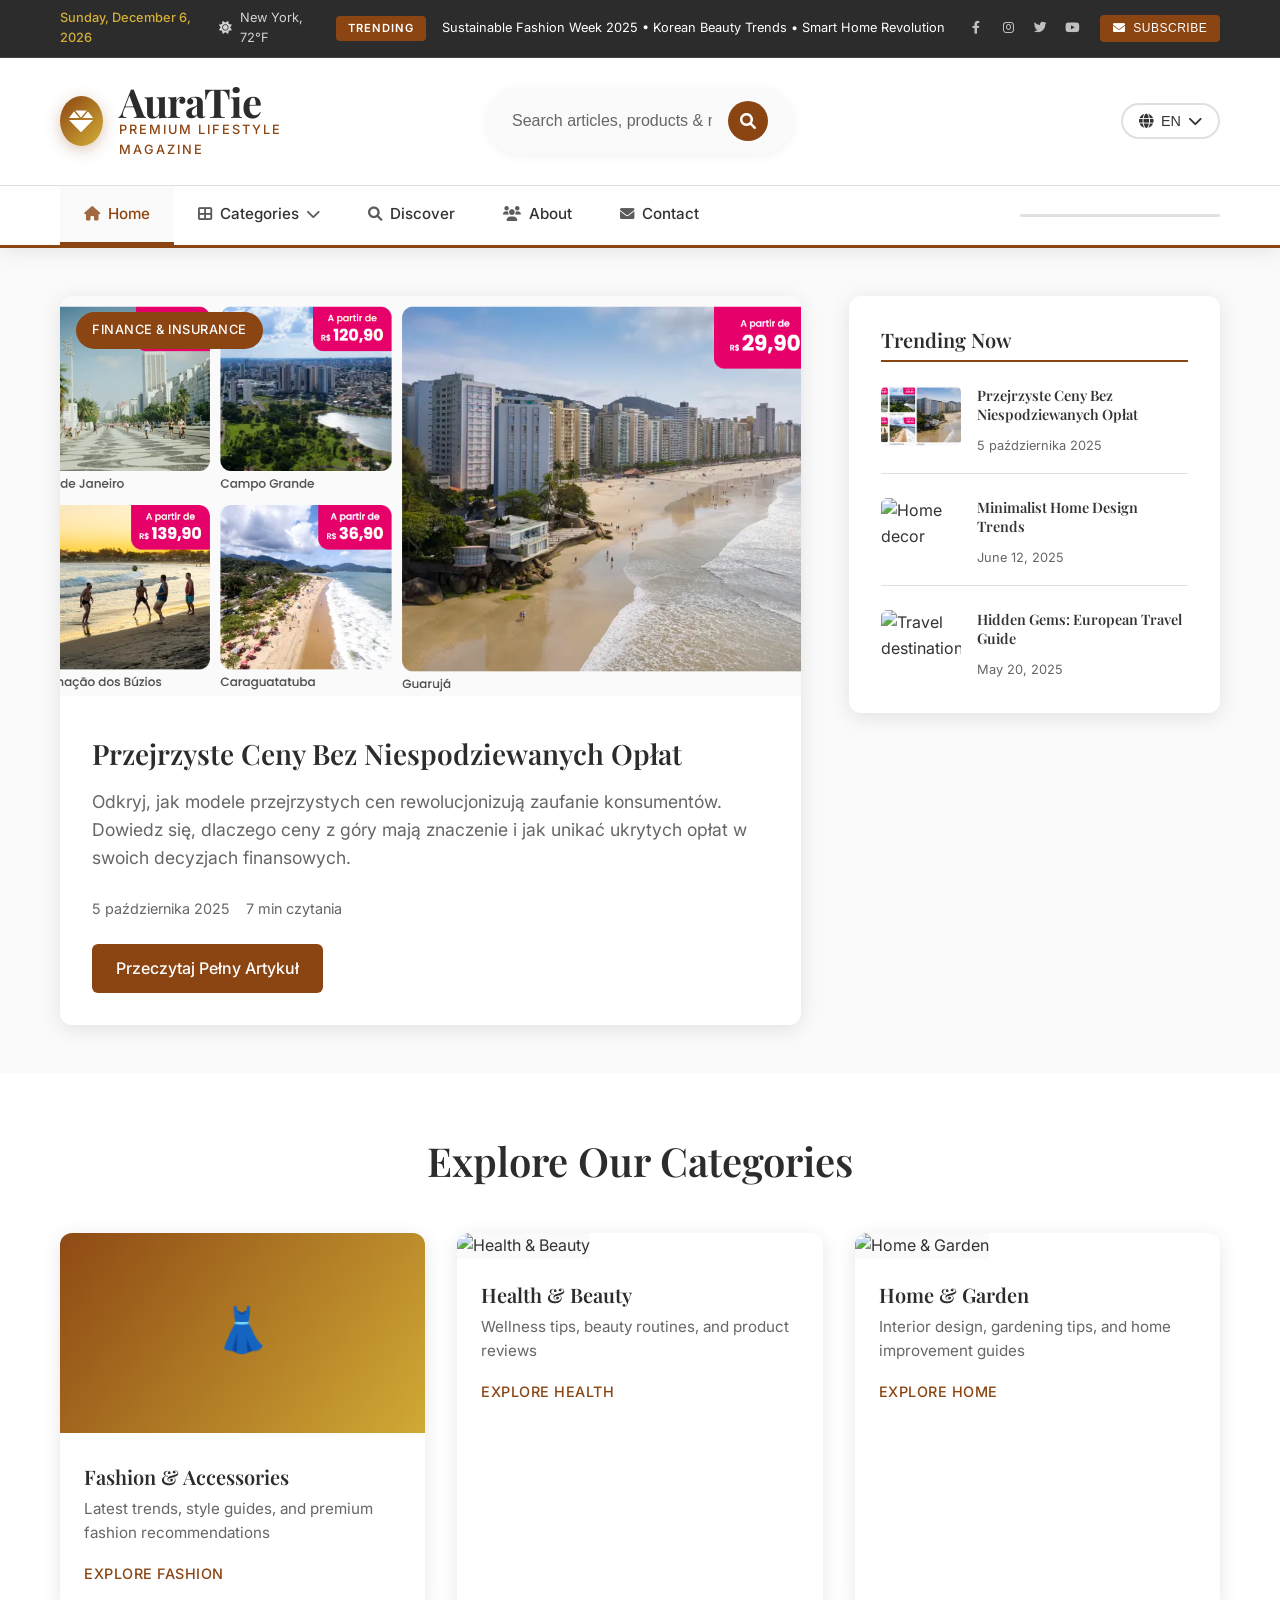
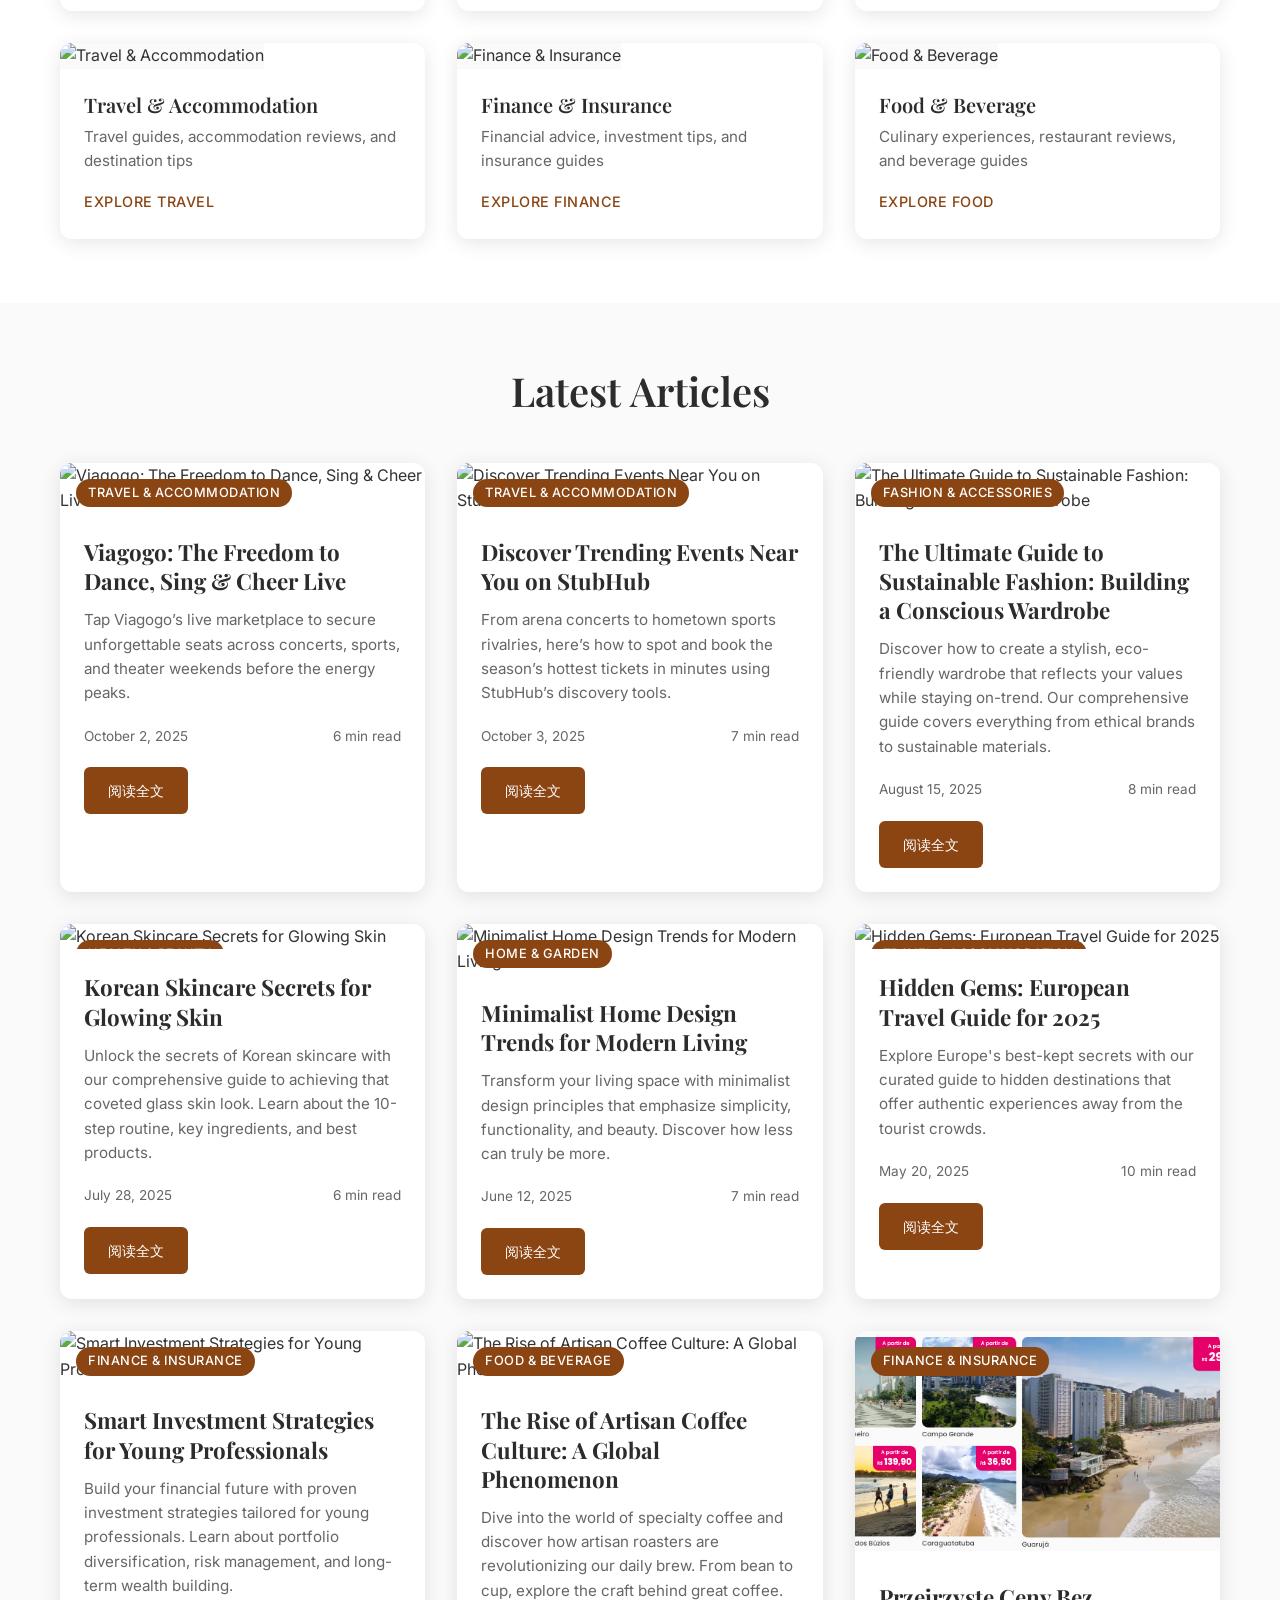
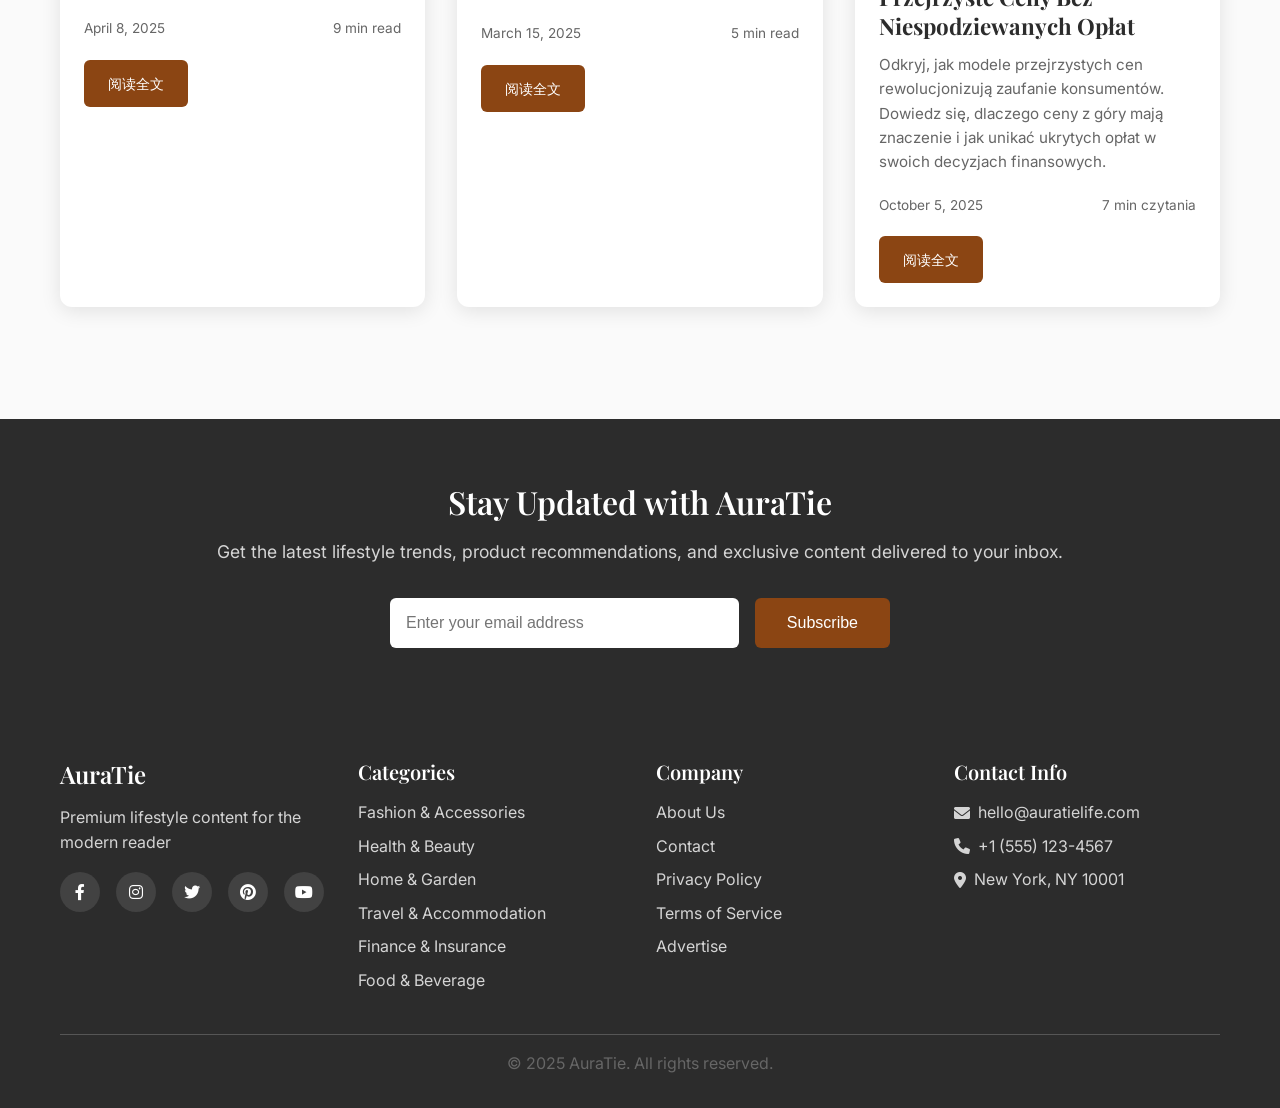
==== commit 3716a173: "Initial commit: AuraTie premium lifestyle blog website with transparent pricing article" ====
--- a/index.html
+++ b/index.html
@@ -210,17 +210,17 @@
             <div class="hero-main">
                 <article class="featured-article">
                     <div class="article-image">
-                        <img src="https://images.unsplash.com/photo-1558769132-cb1aea458c5e?w=800&h=600&fit=crop&crop=center" alt="Premium Fashion Collection" loading="lazy">
-                        <div class="article-category">Fashion & Accessories</div>
+                        <img src="image/头图.png" alt="Transparent Pricing" loading="lazy">
+                        <div class="article-category">Finance & Insurance</div>
                     </div>
                     <div class="article-content">
-                        <h2 class="article-title">The Ultimate Guide to Sustainable Fashion: Building a Conscious Wardrobe</h2>
-                        <p class="article-excerpt">Discover how to create a stylish, eco-friendly wardrobe that reflects your values while staying on-trend. Our comprehensive guide covers everything from ethical brands to sustainable materials.</p>
+                        <h2 class="article-title">Przejrzyste Ceny Bez Niespodziewanych Opłat</h2>
+                        <p class="article-excerpt">Odkryj, jak modele przejrzystych cen rewolucjonizują zaufanie konsumentów. Dowiedz się, dlaczego ceny z góry mają znaczenie i jak unikać ukrytych opłat w swoich decyzjach finansowych.</p>
                         <div class="article-meta">
-                            <span class="date">August 15, 2025</span>
-                            <span class="read-time">8 min read</span>
-                        </div>
-                        <a href="article.html?id=sustainable-fashion" class="read-more-btn">Read Full Article</a>
+                            <span class="date">5 października 2025</span>
+                            <span class="read-time">7 min czytania</span>
+                        </div>
+                        <a href="article.html?id=transparent-pricing" class="read-more-btn">Przeczytaj Pełny Artykuł</a>
                     </div>
                 </article>
             </div>
@@ -229,11 +229,11 @@
                 <div class="trending-section">
                     <h3>Trending Now</h3>
                     <div class="trending-articles">
-                        <article class="trending-item" onclick="window.location.href='article.html?id=korean-skincare-secrets'">
-                            <img src="https://images.unsplash.com/photo-1571019613454-1cb2f99b2d8b?w=150&h=100&fit=crop" alt="Skincare routine" loading="lazy">
+                        <article class="trending-item" onclick="window.location.href='article.html?id=transparent-pricing'">
+                            <img src="image/头图.png" alt="Przejrzyste Ceny" loading="lazy">
                             <div class="trending-content">
-                                <h4>Korean Skincare Secrets for Glowing Skin</h4>
-                                <span class="trending-date">July 28, 2025</span>
+                                <h4>Przejrzyste Ceny Bez Niespodziewanych Opłat</h4>
+                                <span class="trending-date">5 października 2025</span>
                             </div>
                         </article>
                         <article class="trending-item" onclick="window.location.href='article.html?id=minimalist-home-design'">
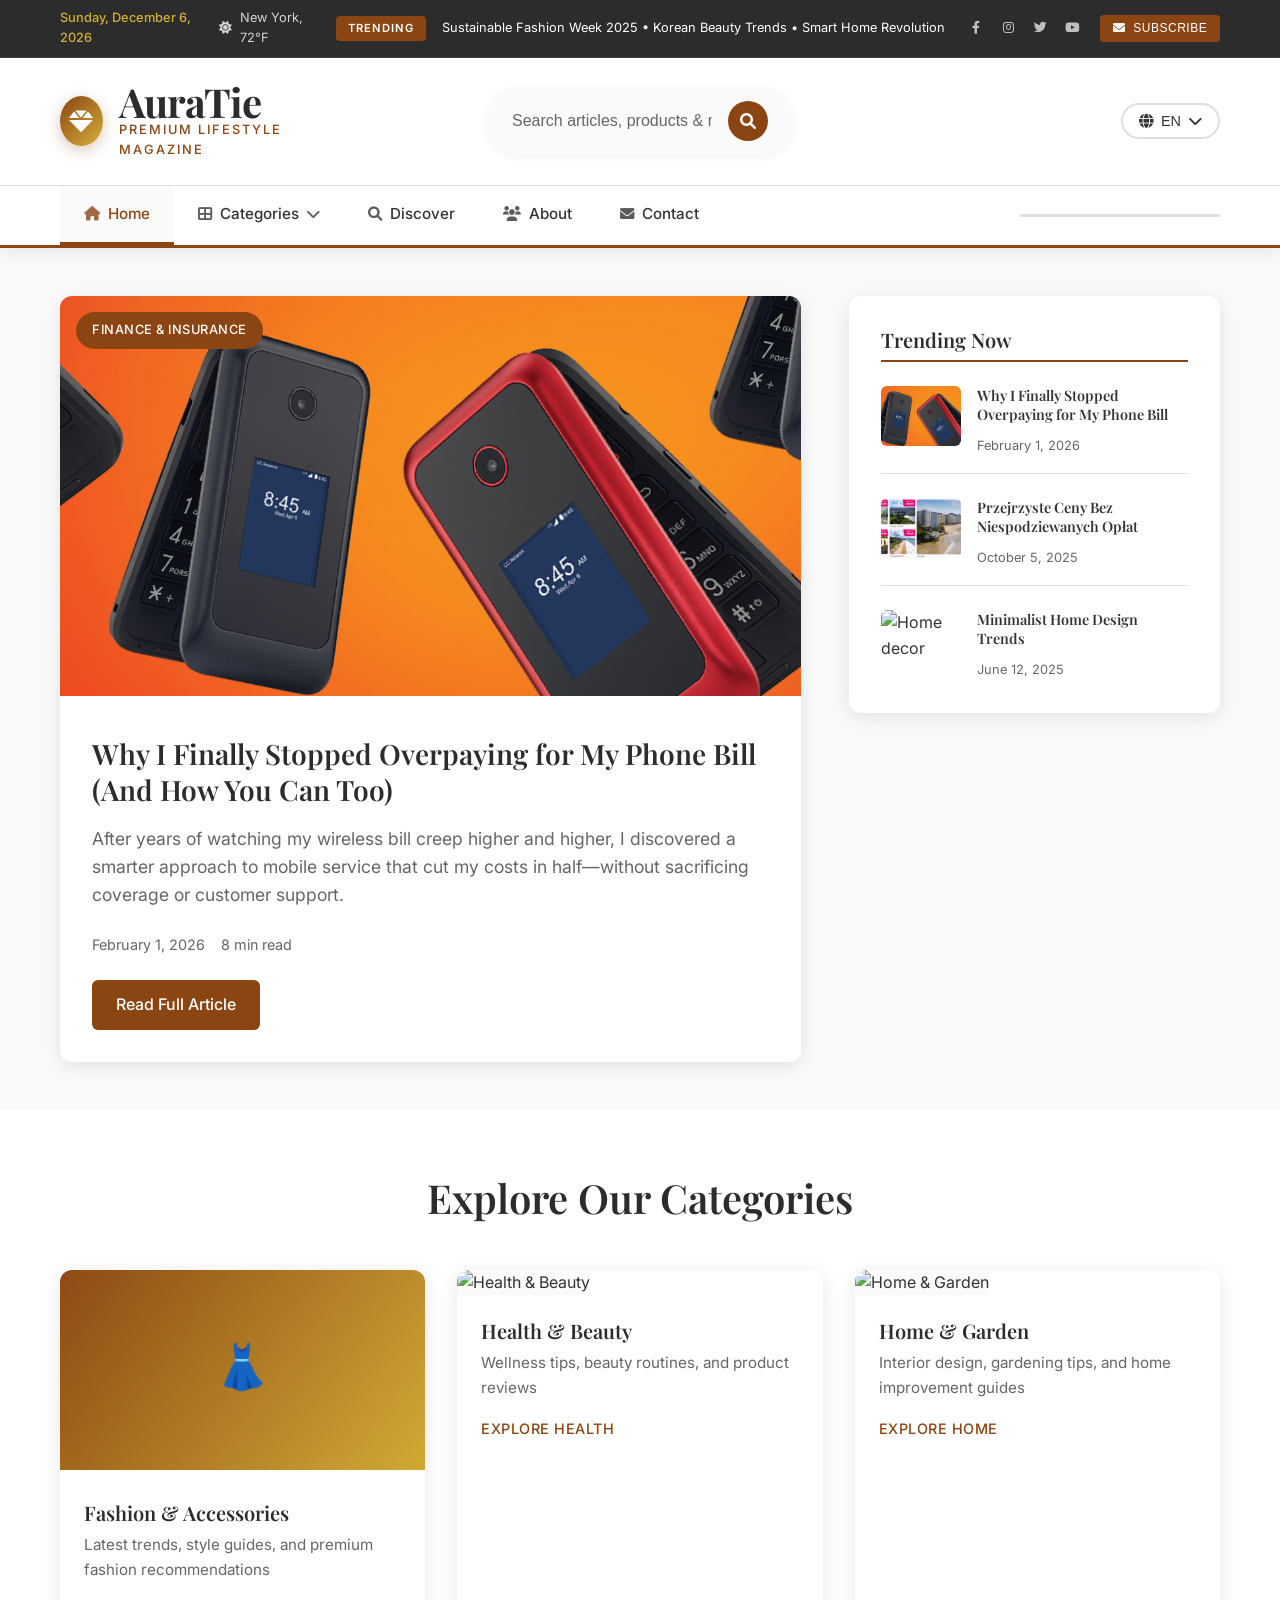
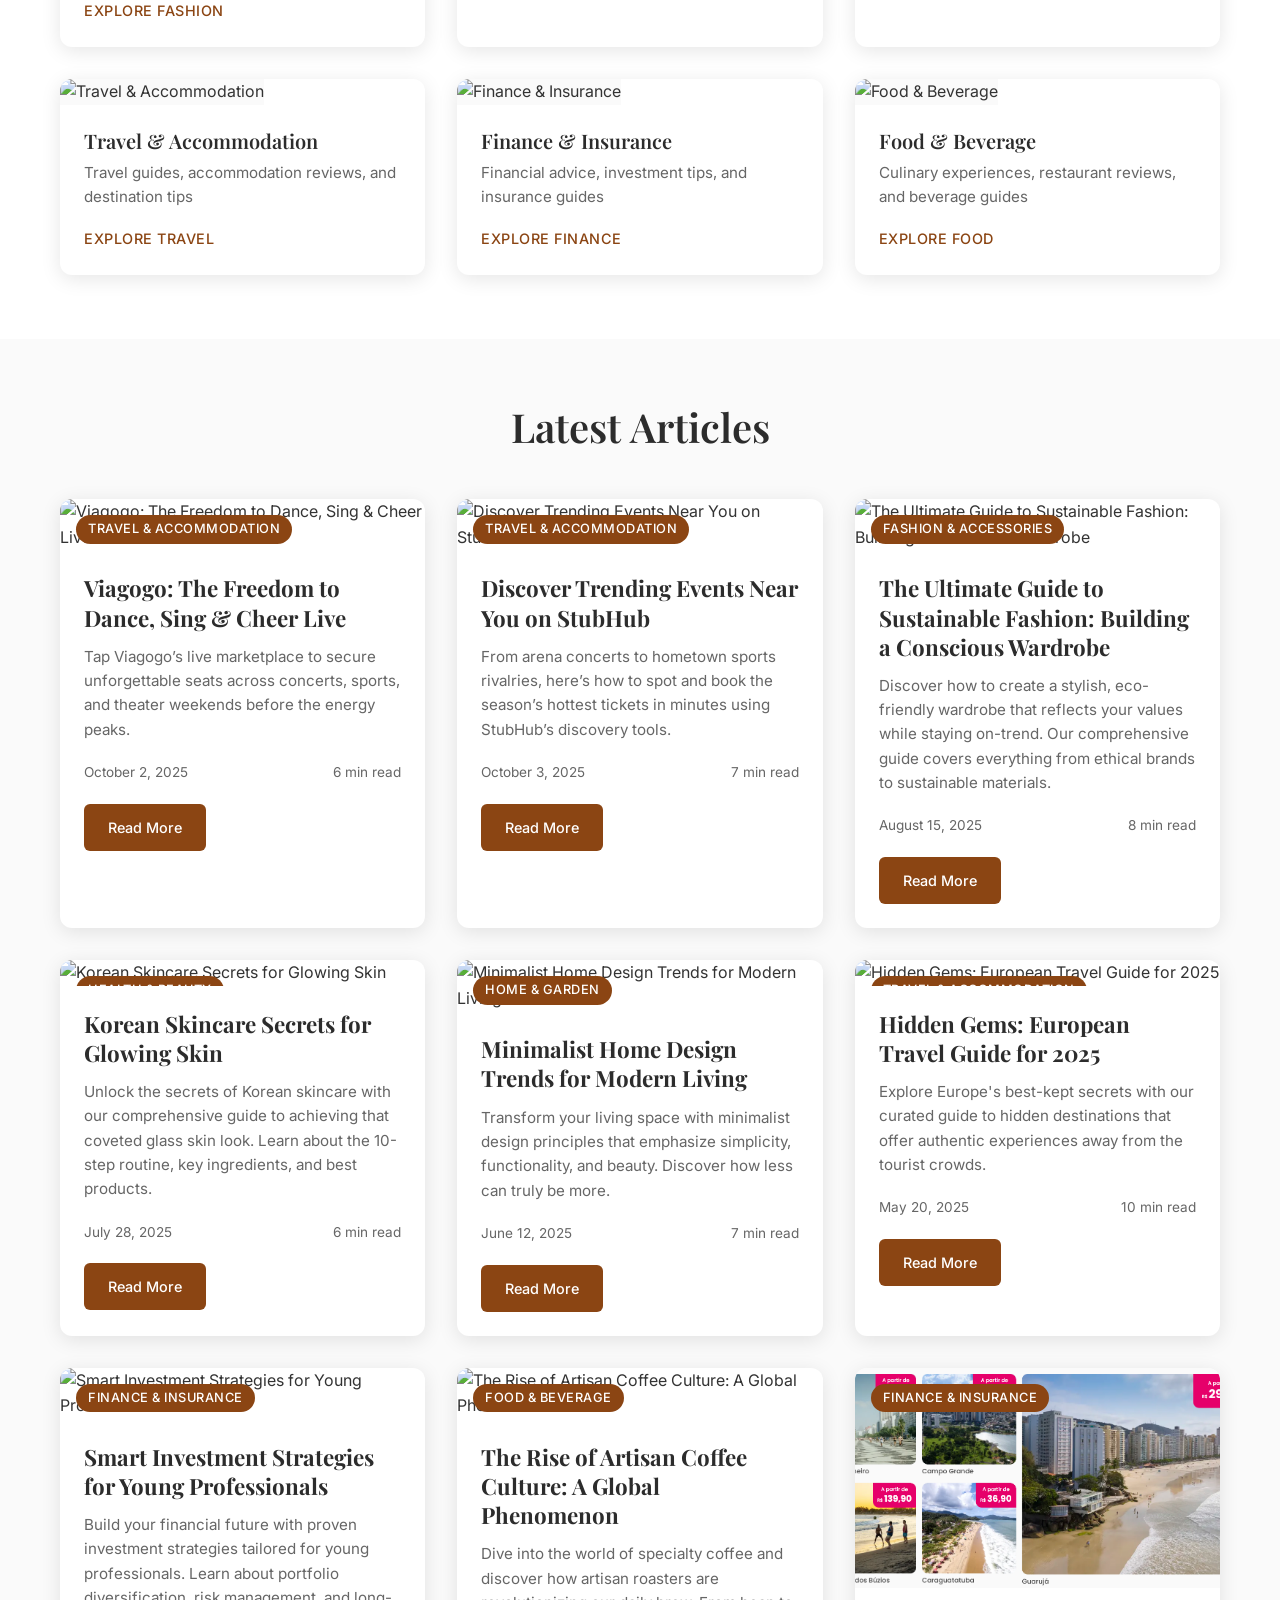
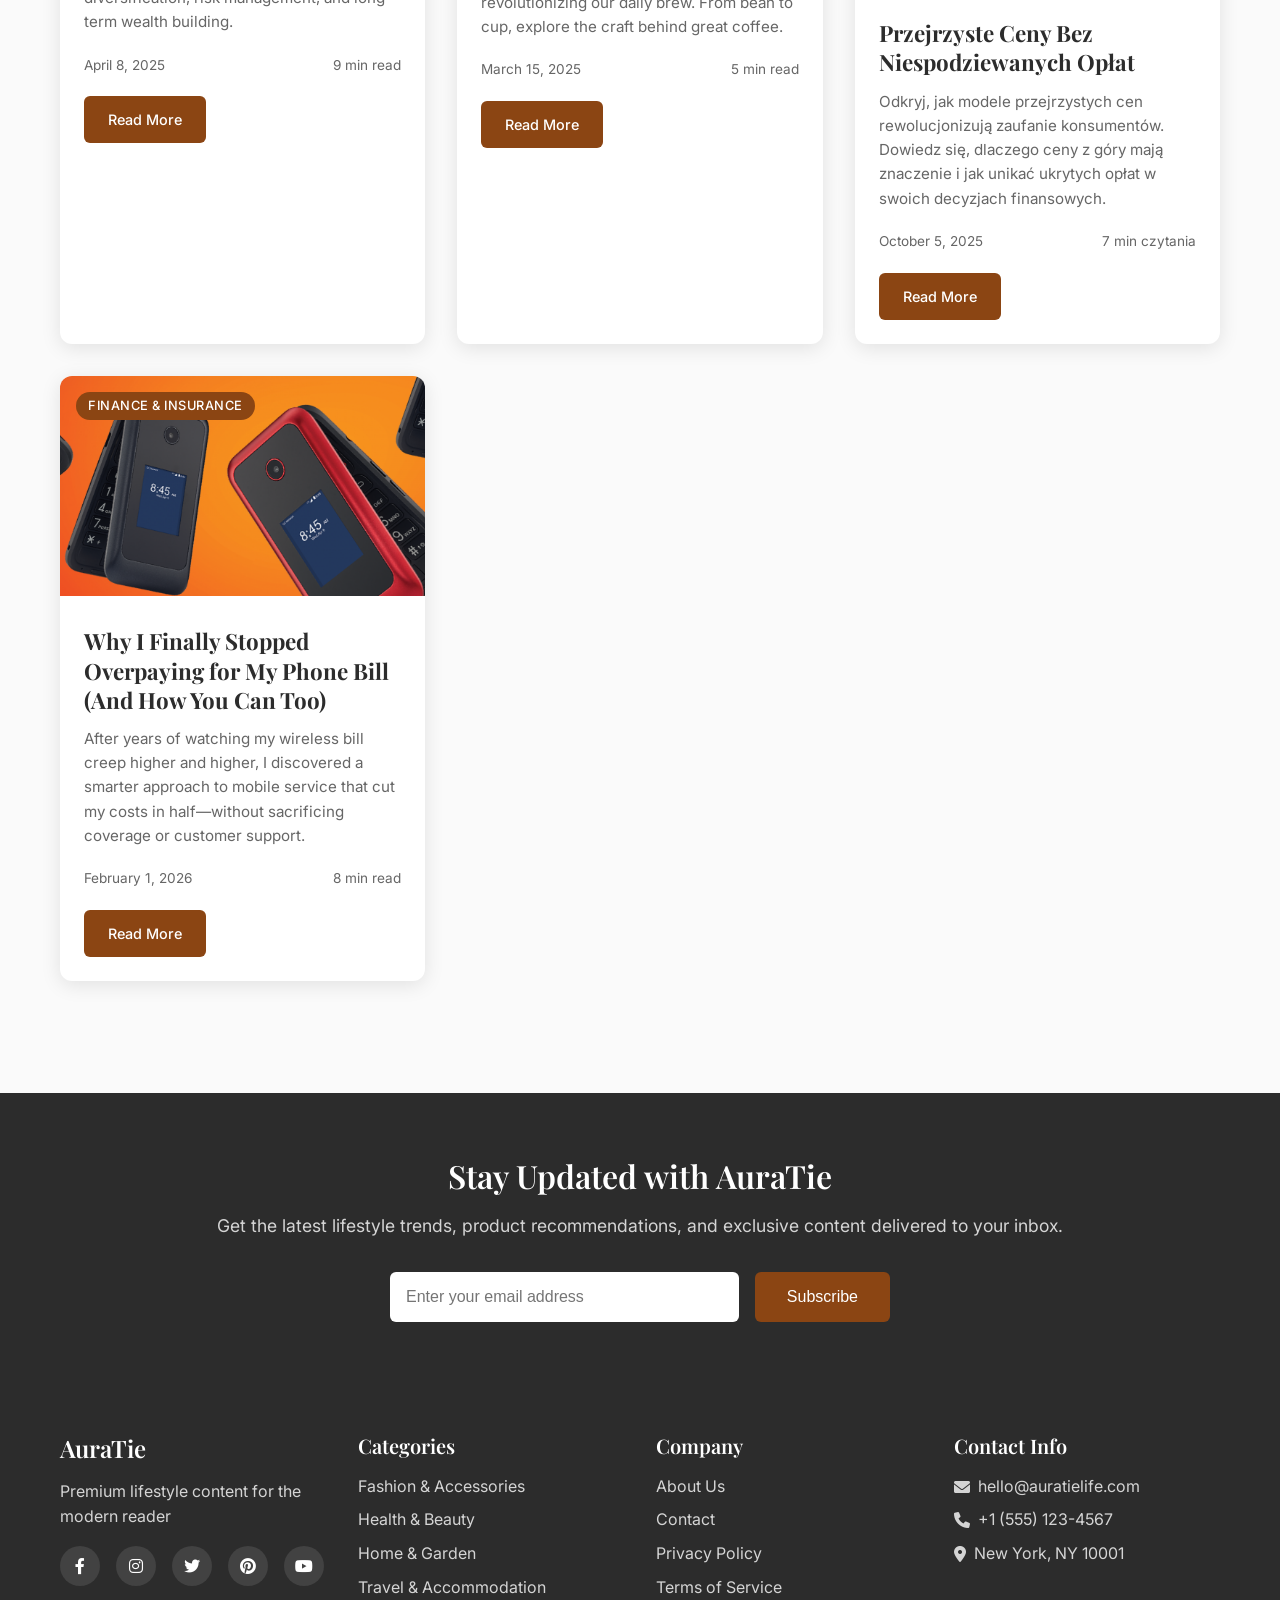
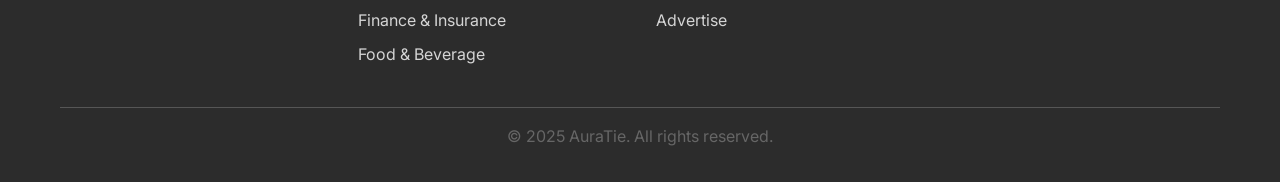
==== commit 95a18f1e: "Update hero section with latest article and change button text to English" ====
--- a/index.html
+++ b/index.html
@@ -210,17 +210,17 @@
             <div class="hero-main">
                 <article class="featured-article">
                     <div class="article-image">
-                        <img src="image/头图.png" alt="Transparent Pricing" loading="lazy">
+                        <img src="image/1-1.png" alt="Stop Overpaying Phone Bill" loading="lazy">
                         <div class="article-category">Finance & Insurance</div>
                     </div>
                     <div class="article-content">
-                        <h2 class="article-title">Przejrzyste Ceny Bez Niespodziewanych Opłat</h2>
-                        <p class="article-excerpt">Odkryj, jak modele przejrzystych cen rewolucjonizują zaufanie konsumentów. Dowiedz się, dlaczego ceny z góry mają znaczenie i jak unikać ukrytych opłat w swoich decyzjach finansowych.</p>
+                        <h2 class="article-title">Why I Finally Stopped Overpaying for My Phone Bill (And How You Can Too)</h2>
+                        <p class="article-excerpt">After years of watching my wireless bill creep higher and higher, I discovered a smarter approach to mobile service that cut my costs in half—without sacrificing coverage or customer support.</p>
                         <div class="article-meta">
-                            <span class="date">5 października 2025</span>
-                            <span class="read-time">7 min czytania</span>
-                        </div>
-                        <a href="article.html?id=transparent-pricing" class="read-more-btn">Przeczytaj Pełny Artykuł</a>
+                            <span class="date">February 1, 2026</span>
+                            <span class="read-time">8 min read</span>
+                        </div>
+                        <a href="article.html?id=stop-overpaying-phone-bill" class="read-more-btn">Read Full Article</a>
                     </div>
                 </article>
             </div>
@@ -229,11 +229,18 @@
                 <div class="trending-section">
                     <h3>Trending Now</h3>
                     <div class="trending-articles">
+                        <article class="trending-item" onclick="window.location.href='article.html?id=stop-overpaying-phone-bill'">
+                            <img src="image/1-1.png" alt="Stop Overpaying Phone Bill" loading="lazy">
+                            <div class="trending-content">
+                                <h4>Why I Finally Stopped Overpaying for My Phone Bill</h4>
+                                <span class="trending-date">February 1, 2026</span>
+                            </div>
+                        </article>
                         <article class="trending-item" onclick="window.location.href='article.html?id=transparent-pricing'">
-                            <img src="image/头图.png" alt="Przejrzyste Ceny" loading="lazy">
+                            <img src="image/头图.png" alt="Transparent Pricing" loading="lazy">
                             <div class="trending-content">
                                 <h4>Przejrzyste Ceny Bez Niespodziewanych Opłat</h4>
-                                <span class="trending-date">5 października 2025</span>
+                                <span class="trending-date">October 5, 2025</span>
                             </div>
                         </article>
                         <article class="trending-item" onclick="window.location.href='article.html?id=minimalist-home-design'">
@@ -241,13 +248,6 @@
                             <div class="trending-content">
                                 <h4>Minimalist Home Design Trends</h4>
                                 <span class="trending-date">June 12, 2025</span>
-                            </div>
-                        </article>
-                        <article class="trending-item" onclick="window.location.href='article.html?id=european-travel-guide'">
-                            <img src="https://images.unsplash.com/photo-1488646953014-85cb44e25828?w=150&h=100&fit=crop" alt="Travel destination" loading="lazy">
-                            <div class="trending-content">
-                                <h4>Hidden Gems: European Travel Guide</h4>
-                                <span class="trending-date">May 20, 2025</span>
                             </div>
                         </article>
                     </div>
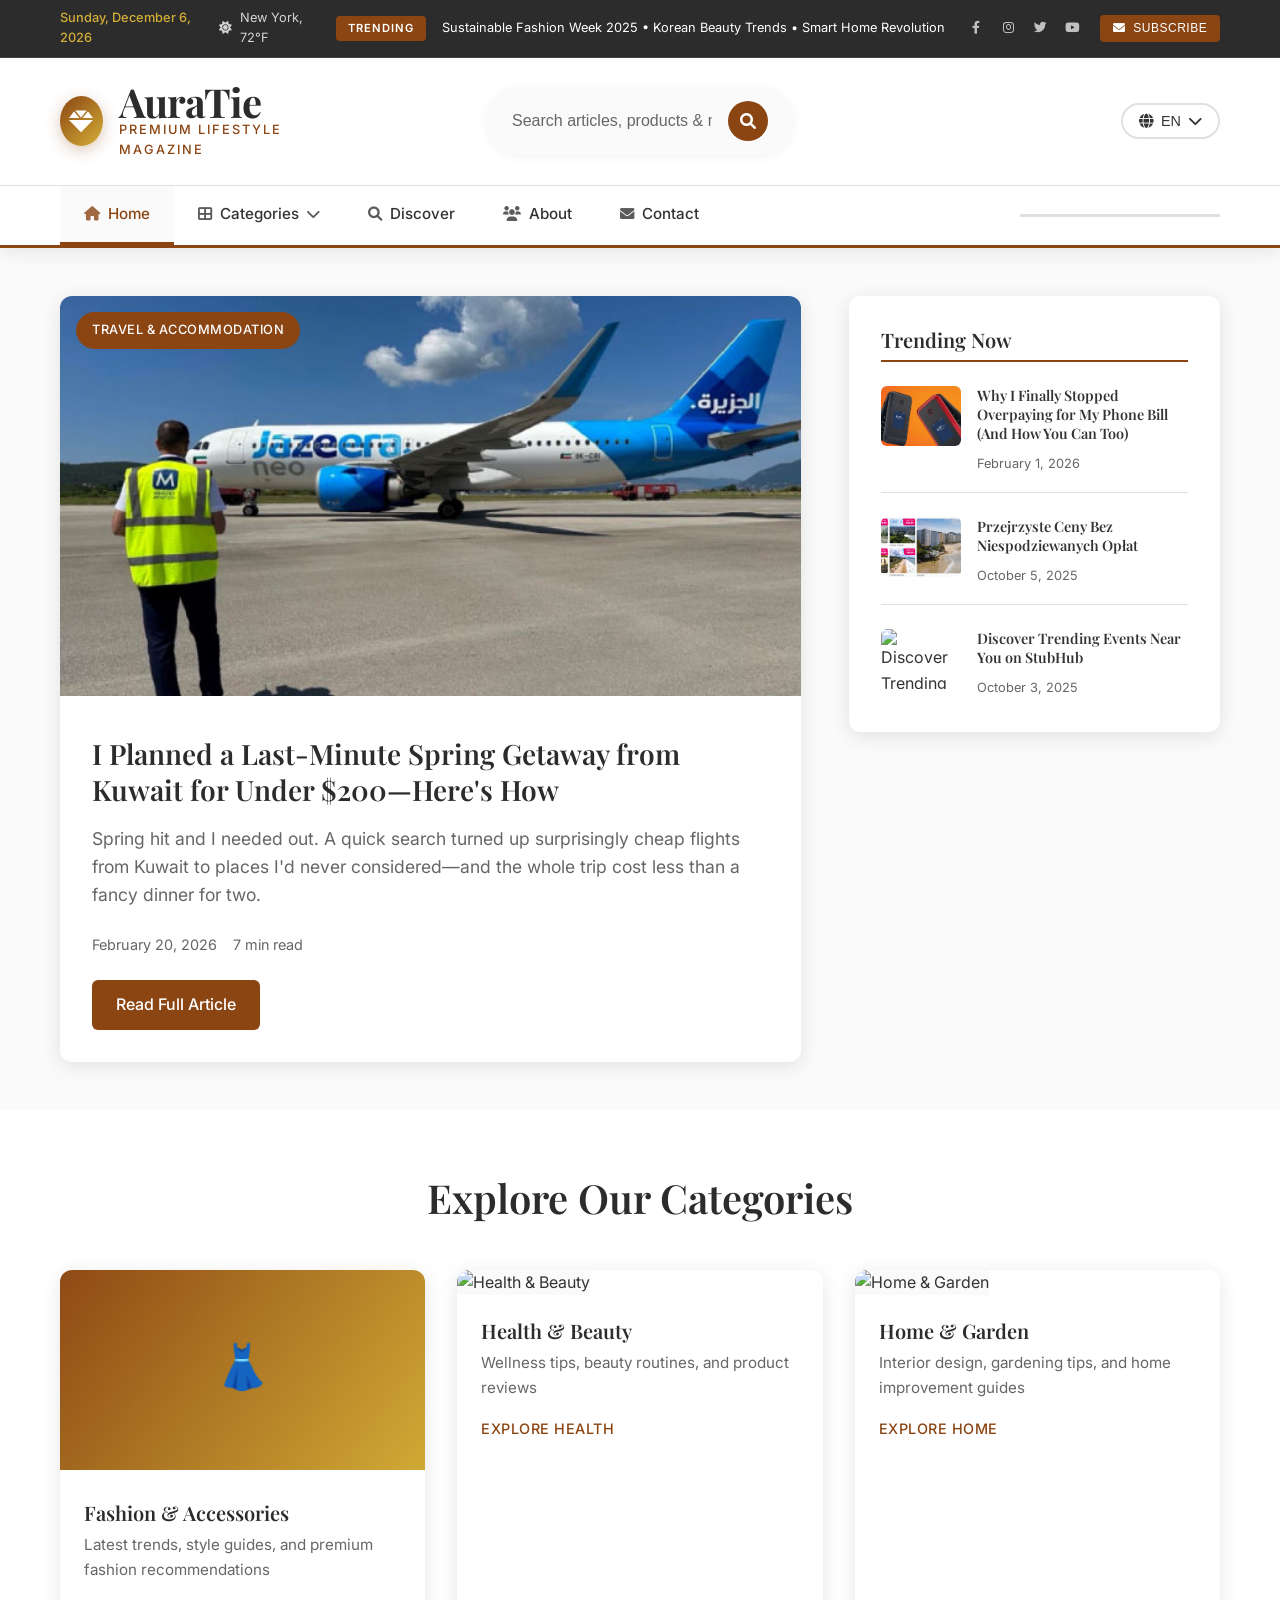
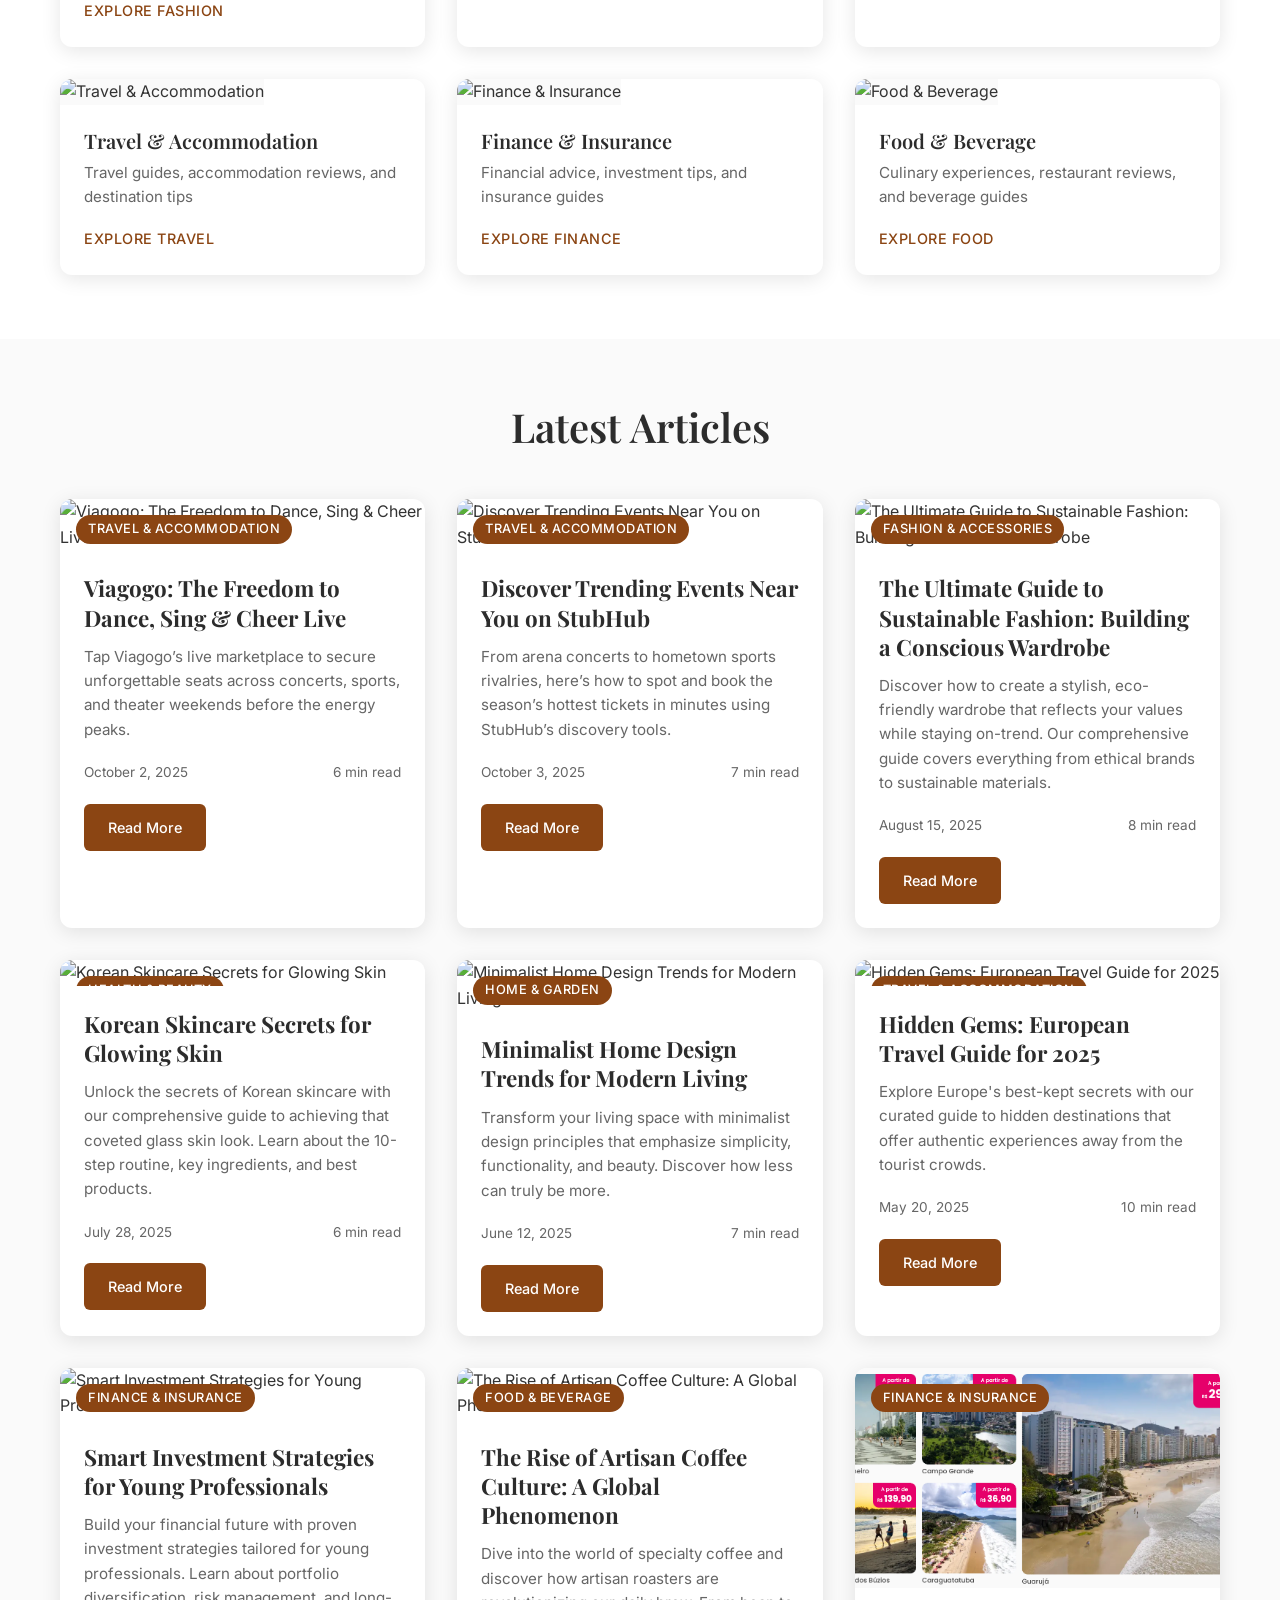
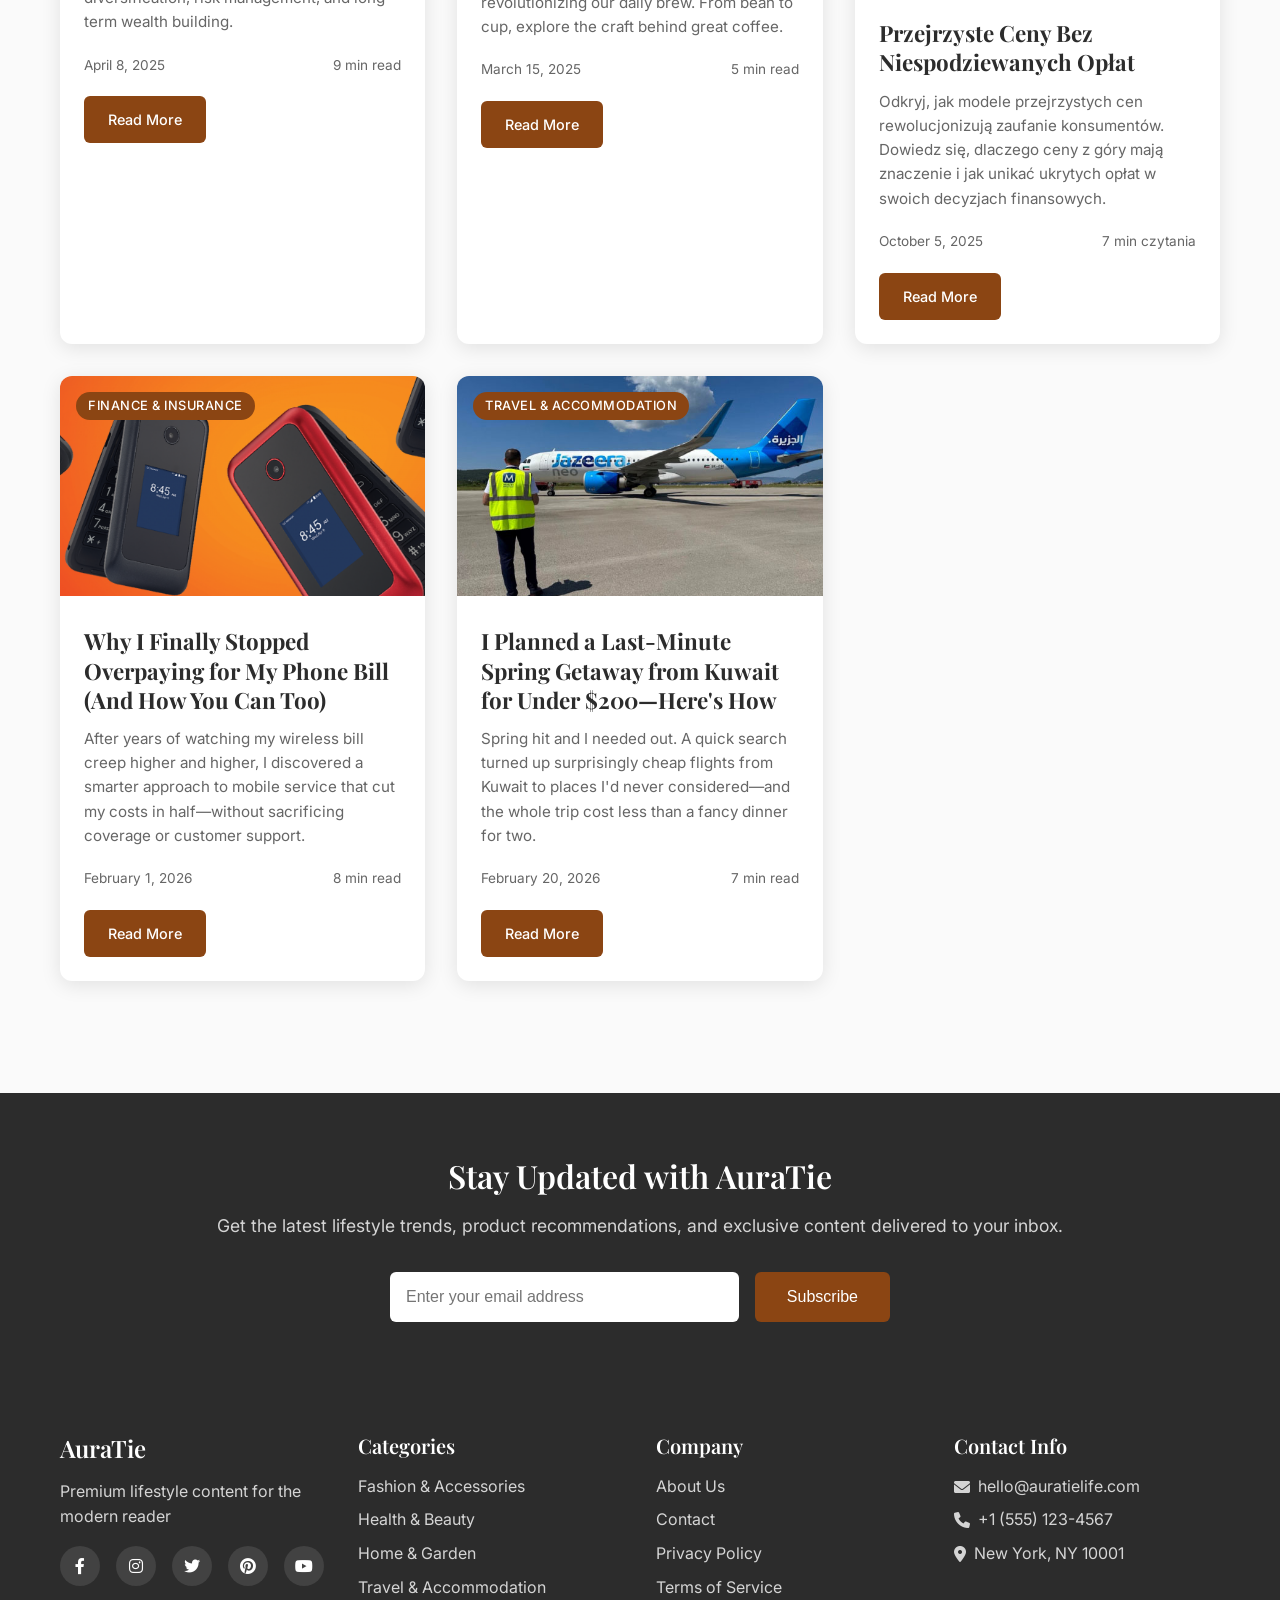
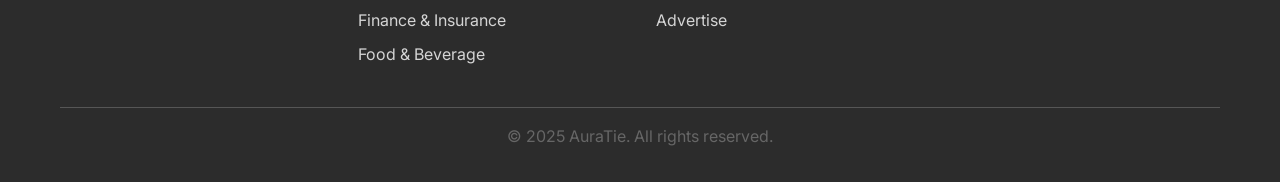
==== commit ebe873de: "Add Jazeera Airways article & dynamic hero section Made-with: Cursor" ====
--- a/index.html
+++ b/index.html
@@ -204,55 +204,10 @@
         </nav>
     </header>
 
-    <!-- Hero Section -->
+    <!-- Hero Section (dynamically populated by main.js) -->
     <section class="hero">
-        <div class="hero-content">
-            <div class="hero-main">
-                <article class="featured-article">
-                    <div class="article-image">
-                        <img src="image/1-1.png" alt="Stop Overpaying Phone Bill" loading="lazy">
-                        <div class="article-category">Finance & Insurance</div>
-                    </div>
-                    <div class="article-content">
-                        <h2 class="article-title">Why I Finally Stopped Overpaying for My Phone Bill (And How You Can Too)</h2>
-                        <p class="article-excerpt">After years of watching my wireless bill creep higher and higher, I discovered a smarter approach to mobile service that cut my costs in half—without sacrificing coverage or customer support.</p>
-                        <div class="article-meta">
-                            <span class="date">February 1, 2026</span>
-                            <span class="read-time">8 min read</span>
-                        </div>
-                        <a href="article.html?id=stop-overpaying-phone-bill" class="read-more-btn">Read Full Article</a>
-                    </div>
-                </article>
-            </div>
-
-            <div class="hero-sidebar">
-                <div class="trending-section">
-                    <h3>Trending Now</h3>
-                    <div class="trending-articles">
-                        <article class="trending-item" onclick="window.location.href='article.html?id=stop-overpaying-phone-bill'">
-                            <img src="image/1-1.png" alt="Stop Overpaying Phone Bill" loading="lazy">
-                            <div class="trending-content">
-                                <h4>Why I Finally Stopped Overpaying for My Phone Bill</h4>
-                                <span class="trending-date">February 1, 2026</span>
-                            </div>
-                        </article>
-                        <article class="trending-item" onclick="window.location.href='article.html?id=transparent-pricing'">
-                            <img src="image/头图.png" alt="Transparent Pricing" loading="lazy">
-                            <div class="trending-content">
-                                <h4>Przejrzyste Ceny Bez Niespodziewanych Opłat</h4>
-                                <span class="trending-date">October 5, 2025</span>
-                            </div>
-                        </article>
-                        <article class="trending-item" onclick="window.location.href='article.html?id=minimalist-home-design'">
-                            <img src="https://images.unsplash.com/photo-1616486338812-3dadae4b4ace?w=150&h=100&fit=crop" alt="Home decor" loading="lazy">
-                            <div class="trending-content">
-                                <h4>Minimalist Home Design Trends</h4>
-                                <span class="trending-date">June 12, 2025</span>
-                            </div>
-                        </article>
-                    </div>
-                </div>
-            </div>
+        <div class="hero-content" id="heroContent">
+            <!-- Hero featured article and trending sidebar will be injected here -->
         </div>
     </section>
 
@@ -421,19 +376,25 @@
             setTimeout(function() {
                 console.log('Delayed execution started');
                 console.log('Articles available:', typeof articles !== 'undefined' ? articles.length : 'undefined');
-                console.log('articlesGrid element:', document.getElementById('articlesGrid'));
                 
+                // 如果hero没有加载，手动加载
+                const heroContent = document.getElementById('heroContent');
+                if (heroContent && heroContent.children.length === 0) {
+                    console.log('Hero empty, attempting manual load...');
+                    if (typeof loadHeroSection === 'function') {
+                        loadHeroSection();
+                    }
+                }
+
                 // 如果文章没有加载，手动加载
                 const articlesGrid = document.getElementById('articlesGrid');
                 if (articlesGrid && articlesGrid.children.length === 0) {
                     console.log('No articles found in grid, attempting manual load...');
                     if (typeof loadArticles === 'function') {
                         loadArticles();
-                    } else {
-                        console.error('loadArticles function not available');
                     }
                 }
-            }, 1000);
+            }, 500);
         });
     </script>
 </body>
